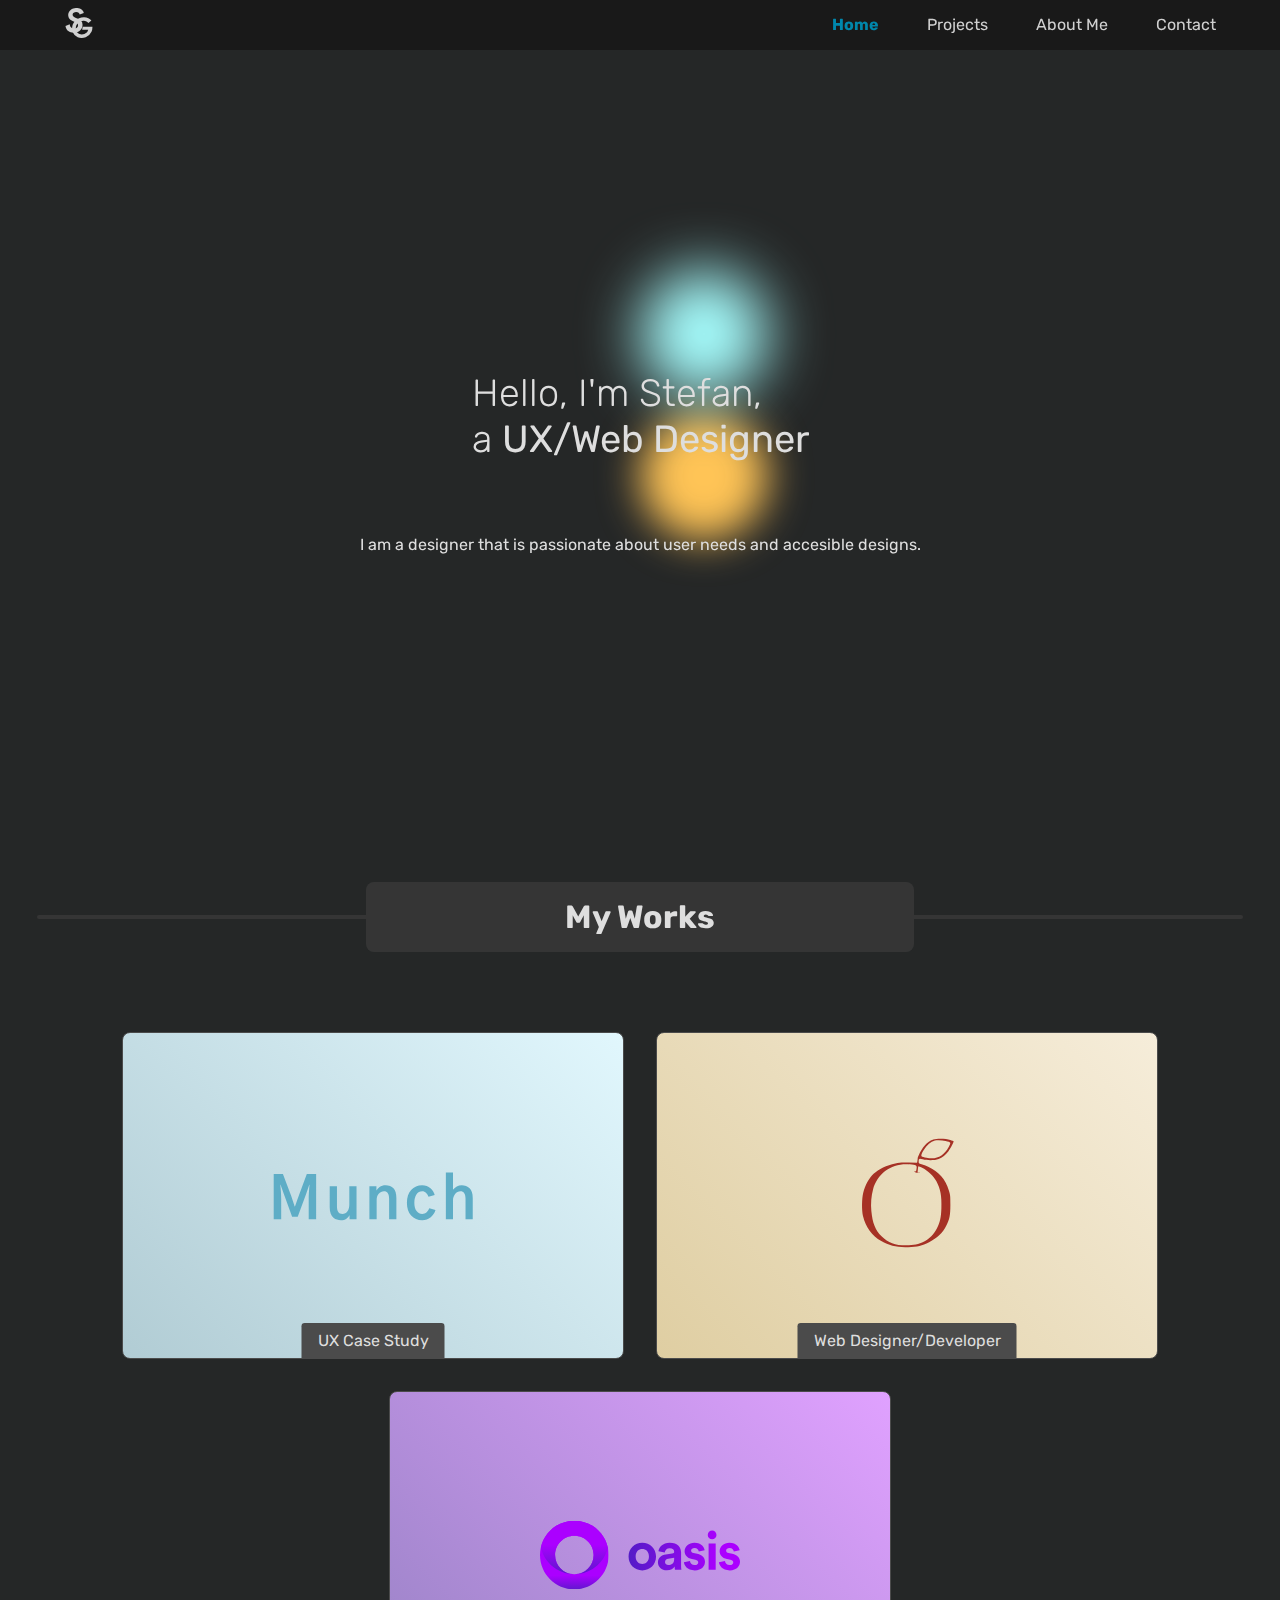
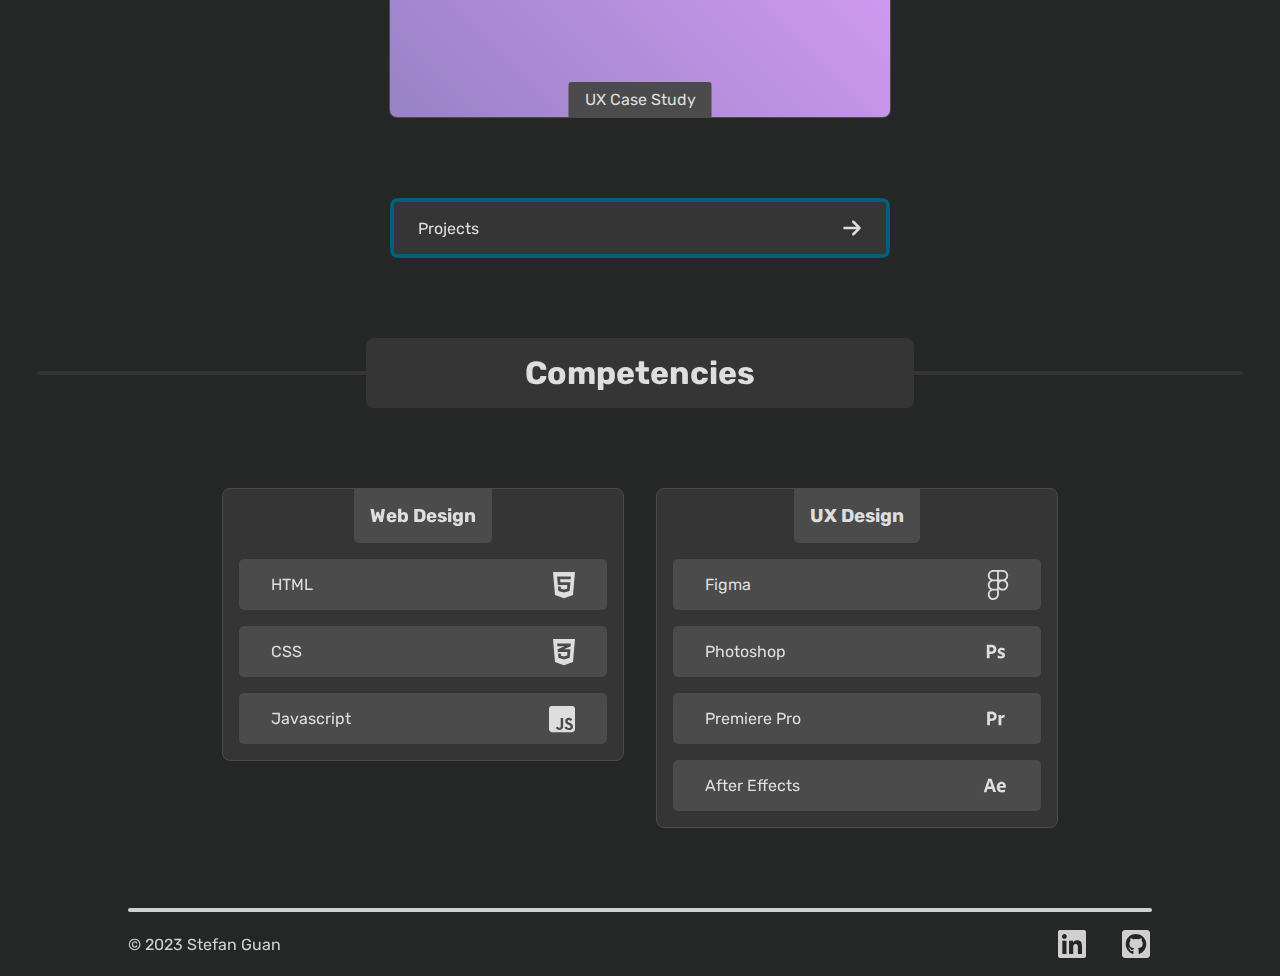
==== index.html @ bdd842c2 "Added oasis slide deck [WIP]" ====
<!DOCTYPE html>
<html lang="en">
  <head>
    <meta charset="UTF-8" />
    <meta http-equiv="X-UA-Compatible" content="IE=edge" />
    <meta name="viewport" content="width=device-width, initial-scale=1.0" />
    <meta name="theme-color" content="rgb(22,22,23)" />
    <meta
      name="description"
      content="Hello world! I am Stefan, a UX/Web designer."
    />
    <title>Stefan Guan's Portfolio</title>
    <link rel="stylesheet" href="src/stylesheets/style.css" />
    <link rel="stylesheet" href="src/stylesheets/index.css" />
    <link rel="preconnect" href="https://fonts.googleapis.com" />
    <link rel="preconnect" href="https://fonts.gstatic.com" crossorigin />
    <link
      href="https://fonts.googleapis.com/css2?family=Rubik"
      rel="stylesheet"
    />
    <link rel="icon" href="src/SG.ico" />
    <script defer src="/src/scripts/scripts.js"></script>
    <script defer src="/src/scripts/index.js"></script>
  </head>

  <body>
    <div class="bg-deco1"></div>
    <div class="bg-deco2"></div>
    <div class="container">
      <!-- Navbar -->
      <nav class="navbar">
        <div class="nav-bg" data-active="false"></div>
        <div class="navbar-inner">
          <!-- Icon -->
          <div class="main-icon">
            <svg
              xmlns="http://www.w3.org/2000/svg"
              width="124"
              height="124"
              viewBox="0 0 124 124"
              style="height: 30px; width: 30px"
            >
              <defs>
                <style>
                  .cls-1 {
                    fill-rule: evenodd;
                  }
                </style>
              </defs>
              <path
                id="G"
                class="cls-1"
                d="M75.11,90.193h25.1a35.947,35.947,0,0,1-3.08,7.016,20.237,20.237,0,0,1-4.563,5.419q-7.417,6.5-19.051,6.5a27.241,27.241,0,0,1-9.754-1.711,23.288,23.288,0,0,1-7.871-4.906A22.088,22.088,0,0,1,50.64,94.7a27.454,27.454,0,0,1-1.882-10.438,31.2,31.2,0,0,1,2.567-12.834,30.534,30.534,0,0,1,6.9-9.868,30.206,30.206,0,0,1,10.21-6.331A34.973,34.973,0,0,1,80.928,53,26.739,26.739,0,0,1,93.02,55.57a21.236,21.236,0,0,1,7.986,6.56l12.206-10.381a33.3,33.3,0,0,0-12.548-9.754A42.483,42.483,0,0,0,82.639,38.4,51.671,51.671,0,0,0,62.39,42.223a49.238,49.238,0,0,0-15.572,10.21A45.488,45.488,0,0,0,33.243,84.945a41.137,41.137,0,0,0,2.909,15.686A35.66,35.66,0,0,0,56.686,120.88a43.422,43.422,0,0,0,16.028,2.852,47.971,47.971,0,0,0,16.941-2.966,41.849,41.849,0,0,0,23.957-22.245A42.206,42.206,0,0,0,117.433,80.5V77.074H77.392Z"
              />
              <path
                id="S"
                class="cls-1"
                d="M54.375,99.848a36.242,36.242,0,0,0,11.841-6.776A30.344,30.344,0,0,0,73.883,82.8a30.927,30.927,0,0,0,2.738-13.074q0-10.54-5.818-16.838A40.05,40.05,0,0,0,55.128,42.9l-5.75-2.053Q42.4,38.247,39.043,35.3a9.489,9.489,0,0,1-3.354-7.461,8.873,8.873,0,0,1,1.232-4.654,10.691,10.691,0,0,1,3.285-3.422,16.752,16.752,0,0,1,4.654-2.122,19.143,19.143,0,0,1,5.339-.753q6.706,0,10.2,3.012a13.311,13.311,0,0,1,4.449,7.392l16.975-6.434a26.562,26.562,0,0,0-2.6-6.913A24.8,24.8,0,0,0,73.814,7.17a28.086,28.086,0,0,0-8.83-5.2A35.907,35.907,0,0,0,52.116-.086,42.05,42.05,0,0,0,38.358,2.1a35.94,35.94,0,0,0-11.02,5.955,27.491,27.491,0,0,0-7.324,9.035,24.938,24.938,0,0,0-2.67,11.431,25.828,25.828,0,0,0,1.643,9.514,24.941,24.941,0,0,0,4.381,7.324,27.9,27.9,0,0,0,6.366,5.407,43.449,43.449,0,0,0,7.6,3.765l4.791,1.916q8.759,3.423,12.321,6.845A11.306,11.306,0,0,1,58,71.784,11.051,11.051,0,0,1,53.075,81.3a20.31,20.31,0,0,1-12.047,3.491,17.181,17.181,0,0,1-7.05-1.369,16.1,16.1,0,0,1-5.271-3.7,16.826,16.826,0,0,1-3.422-5.476A23.4,23.4,0,0,1,23.779,67.4L6.12,74.522a34.866,34.866,0,0,0,4.107,12.184A30.458,30.458,0,0,0,17.619,95.4a30.008,30.008,0,0,0,9.857,5.2,38.781,38.781,0,0,0,11.636,1.712A45.205,45.205,0,0,0,54.375,99.848Z"
              />
            </svg>
          </div>
          <!-- Hamburger icon -->
          <button class="hamburger-icon" id="hamburger">
            <svg
              xmlns="http://www.w3.org/2000/svg"
              viewBox="0 0 448 512"
              class="hamburger"
              style="height: 16px; width: 16px"
            >
              <path
                d="M0 96C0 78.33 14.33 64 32 64H416C433.7 64 448 78.33 448 96C448 113.7 433.7 128 416 128H32C14.33 128 0 113.7 0 96zM0 256C0 238.3 14.33 224 32 224H416C433.7 224 448 238.3 448 256C448 273.7 433.7 288 416 288H32C14.33 288 0 273.7 0 256zM416 448H32C14.33 448 0 433.7 0 416C0 398.3 14.33 384 32 384H416C433.7 384 448 398.3 448 416C448 433.7 433.7 448 416 448z"
              />
            </svg>
          </button>
          <aside class="desktop-nav">
            <ul class="nav-list">
              <li><a aria-current="page" href="#" class="navlinks">Home</a></li>
              <li><a href="projects.html" class="navlinks">Projects</a></li>
              <li><a href="aboutme.html" class="navlinks">About Me</a></li>
              <li><a href="contact.html" class="navlinks">Contact</a></li>
              <!-- To be implemented -->
              <!-- <li>
                <button class="toggle-dark" data-dark="false">
                  <svg
                    xmlns="http://www.w3.org/2000/svg"
                    viewBox="0 0 512 512"
                    class="dark-icon"
                    style="height: 20px; width: 20px"
                  >
                    <path
                      id="dark-mode-icon"
                      d="M32 256c0-123.8 100.3-224 223.8-224c11.36 0 29.7 1.668 40.9 3.746c9.616 1.777 11.75 14.63 3.279 19.44C245 86.5 211.2 144.6 211.2 207.8c0 109.7 99.71 193 208.3 172.3c9.561-1.805 16.28 9.324 10.11 16.95C387.9 448.6 324.8 480 255.8 480C132.1 480 32 379.6 32 256z"
                    />
                  </svg>
                </button>
              </li> -->
            </ul>
          </aside>
        </div>
        <aside class="nav-items" data-active="false">
          <ul class="nav-list">
            <li><a aria-current="page" href="#" class="navlinks">Home</a></li>
            <li><a href="projects.html" class="navlinks">Projects</a></li>
            <li><a href="aboutme.html" class="navlinks">About Me</a></li>
            <li><a href="contact.html" class="navlinks">Contact</a></li>
            <!-- To be implemented -->
            <!-- <li>
              <button class="toggle-dark">
                <svg
                  xmlns="http://www.w3.org/2000/svg"
                  viewBox="0 0 512 512"
                  class="dark-icon"
                  style="height: 32px; width: 32px"
                >
                  <path
                    d="M32 256c0-123.8 100.3-224 223.8-224c11.36 0 29.7 1.668 40.9 3.746c9.616 1.777 11.75 14.63 3.279 19.44C245 86.5 211.2 144.6 211.2 207.8c0 109.7 99.71 193 208.3 172.3c9.561-1.805 16.28 9.324 10.11 16.95C387.9 448.6 324.8 480 255.8 480C132.1 480 32 379.6 32 256z"
                  />
                </svg>
              </button>
            </li> -->
          </ul>
        </aside>
      </nav>
      <div class="nav-close" data-active="false"></div>
      <!-- End of navbar -->
      <!-- Main content -->
      <div class="content-container">
        <section class="hero">
          <h1 class="splash" data-loaded="false">
            Hello, I'm Stefan, <br />a
            <strong>UX/Web Designer</strong>
          </h1>
          <p>
            I am a designer that is passionate about user needs and accesible
            designs.
          </p>
        </section>
        <!-- My Works -->
        <div class="content-title">
          <h2>My Works</h2>
        </div>
        <section class="works">
          <a
            class="work-1 card"
            id="work-1"
            href="/munch.html"
            aria-label="Munch UX project button"
          >
            <svg
              width="181"
              height="44"
              viewBox="0 0 181 44"
              fill="none"
              xmlns="http://www.w3.org/2000/svg"
              style="max-width: 250px"
            >
              <path
                d="M0.635994 43V2.05957H8.969L16.1633 21.1064C16.6809 22.5212 17.3365 24.4535 18.1301 26.9033C18.9238 29.3187 19.4413 30.8887 19.6829 31.6133H19.8899C21.6152 26.61 22.8401 23.1077 23.5647 21.1064L30.6038 2.05957H39.0403V43H32.3118V24.4189C32.3118 21.3135 32.5533 17.1038 33.0364 11.79H32.8294L29.8792 20.4854L22.3743 40.6709H17.302L9.90064 20.4854L6.84693 11.7383H6.58814C7.14023 16.707 7.41627 20.9339 7.41627 24.4189V43H0.635994ZM51.309 32.1826V13.1357H57.8822V31.3545C57.8822 36.0127 59.5212 38.3418 62.7992 38.3418C64.766 38.3418 66.3015 37.5137 67.4056 35.8574C68.5098 34.1667 69.0619 32.1654 69.0619 29.8535V13.1357H75.5834V43H69.2689V39.5322H69.2172C68.7341 40.6019 67.8025 41.6025 66.4222 42.5342C65.0765 43.4658 63.3858 43.9316 61.35 43.9316C60.1423 43.9316 58.9864 43.7419 57.8822 43.3623C56.8125 43.0173 55.7601 42.4479 54.725 41.6543C53.6898 40.8262 52.8617 39.6012 52.2406 37.9795C51.6195 36.3577 51.309 34.4255 51.309 32.1826ZM87.231 43V13.1357H93.5972V16.9141H93.6489C94.1665 15.8099 95.1154 14.7575 96.4956 13.7568C97.9103 12.7217 99.7218 12.2041 101.93 12.2041C104.898 12.2041 107.261 13.1185 109.021 14.9473C110.781 16.776 111.661 19.7262 111.661 23.7979V43H105.087V24.6777C105.087 20.0885 103.535 17.7939 100.429 17.7939C98.5314 17.7939 96.9442 18.5531 95.6675 20.0713C94.4253 21.5895 93.8042 23.4701 93.8042 25.7129V43H87.231ZM121.186 28.0938C121.186 23.2975 122.463 19.4502 125.016 16.5518C127.604 13.6533 130.934 12.2041 135.005 12.2041C137.973 12.2041 140.475 13.1012 142.51 14.8955C144.546 16.6898 145.823 18.7428 146.34 21.0547L140.751 22.6074C140.337 21.2962 139.629 20.1748 138.629 19.2432C137.628 18.277 136.437 17.7939 135.057 17.7939C132.814 17.7939 131.055 18.7773 129.778 20.7441C128.536 22.7109 127.915 25.1608 127.915 28.0938C127.915 31.3372 128.588 33.8561 129.933 35.6504C131.279 37.4447 132.987 38.3418 135.057 38.3418C136.575 38.3418 137.904 37.8242 139.043 36.7891C140.216 35.7194 141.027 34.5117 141.475 33.166L147.065 34.7705C146.409 37.1859 144.977 39.3252 142.769 41.1885C140.561 43.0173 137.973 43.9316 135.005 43.9316C130.934 43.9316 127.604 42.4997 125.016 39.6357C122.463 36.7373 121.186 32.89 121.186 28.0938ZM156.435 43V0.713867H162.905V16.1895H163.06C163.854 15.0508 164.941 14.1019 166.321 13.3428C167.736 12.5837 169.219 12.2041 170.772 12.2041C173.636 12.2041 176.017 13.1357 177.915 14.999C179.813 16.8278 180.761 19.7607 180.761 23.7979V43H174.24V24.626C174.24 20.0713 172.687 17.7939 169.582 17.7939C167.684 17.7939 166.097 18.6048 164.82 20.2266C163.543 21.8483 162.905 23.7461 162.905 25.9199V43H156.435Z"
                fill="#5EADC6"
              />
            </svg>

            <p>UX Case Study</p>
          </a>
          <a
            class="work-2 card"
            id="work-2"
            href="/yopo.html"
            aria-label="Yopo sweet mandarin project button"
          >
            <svg
              version="1.0"
              xmlns="http://www.w3.org/2000/svg"
              width="256.000000pt"
              height="256.000000pt"
              viewBox="0 0 256.000000 256.000000"
              preserveAspectRatio="xMidYMid meet"
              style="max-width: 150px"
            >
              <g
                transform="translate(0.000000,256.000000) scale(0.100000,-0.100000)"
                fill="#000000"
                stroke="none"
              >
                <path
                  fill="#A63125"
                  d="M1798 2391 c-70 -23 -121 -60 -181 -130 -53 -61 -127 -204 -127 -243
                      0 -14 -3 -39 -6 -55 l-6 -30 -166 5 c-140 3 -182 1 -262 -16 -170 -35 -328
                      -111 -428 -206 -90 -84 -167 -226 -204 -374 -29 -114 -31 -350 -5 -456 57
                      -227 174 -388 360 -494 162 -93 312 -127 531 -119 184 6 270 26 411 97 163 82
                      267 182 340 328 65 131 79 202 79 412 0 173 -2 191 -28 275 -68 224 -199 373
                      -410 470 -39 18 -97 40 -128 49 -57 16 -58 17 -58 54 0 61 7 65 81 45 94 -25
                      237 -23 311 6 75 29 140 81 194 153 48 66 110 185 101 194 -3 4 -32 15 -64 26
                      -85 30 -259 34 -335 9z m241 -27 c110 -24 111 -27 65 -113 -101 -188 -245
                      -258 -441 -216 -44 10 -86 21 -93 25 -19 12 -3 62 40 127 65 99 135 158 220
                      184 42 13 138 10 209 -7z m-606 -474 c40 -12 45 -28 31 -100 -6 -26 -11 -31
                      -28 -26 -20 5 -20 5 -2 -9 23 -17 79 -29 98 -22 7 3 0 6 -16 6 l-29 1 7 62 c3
                      34 8 63 10 65 2 3 39 -13 83 -34 98 -48 223 -167 272 -261 81 -156 106 -289
                      98 -526 -6 -190 -26 -280 -89 -406 -55 -108 -153 -210 -250 -258 -111 -55
                      -204 -74 -353 -74 -222 0 -354 49 -486 181 -124 124 -178 258 -201 498 -14
                      143 -1 300 33 423 87 316 359 511 689 495 52 -3 112 -10 133 -15z"
                />
              </g>
            </svg>
            <p>Web Designer/Developer</p>
          </a>
          <a
            class="work-3 card"
            id="work-3"
            href="src/assets/Oasis-slide-deck.pdf"
            aria-label="Oasis, a Google UX responsive web design case study"
          >
            <!-- <svg
              width="134"
              height="62"
              viewBox="0 0 134 62"
              fill="none"
              xmlns="http://www.w3.org/2000/svg"
              style="max-width: 250px"
            >
              <path
                d="M29.523 32.415C28.743 32.415 26.052 32.493 24.219 30.075C24.219 30.075 21.645 26.604 14.781 17.439C23.205 6.636 25.662 6.129 28.392 6.129V5.544H16.575V6.129C22.971 6.246 17.355 12.72 16.224 14.007L11.076 20.247C11.076 20.247 12.987 22.743 15.21 25.941C19.344 31.83 20.241 33 24.375 33H29.523V32.415ZM1.482 5.544V6.129C3.159 6.129 4.095 6.987 4.095 9.405V28.554C4.095 31.206 3.12 32.415 1.482 32.415V33H11.7V32.415C10.023 32.415 8.931 31.206 8.931 28.554V9.405C8.931 6.558 10.413 6.129 12.129 6.129V5.544H1.482ZM75.0113 24.693C73.7633 32.493 65.1443 32.415 63.4283 32.415H61.8293V19.428H63.7793C64.2863 19.428 69.3563 19.428 69.6683 23.445H70.2533V14.865H69.6683C69.3563 18.843 64.3253 18.843 63.7793 18.843H61.8293V6.129H63.5843C65.1833 6.129 73.8413 6.168 74.5043 12.759H75.0893V5.544H54.8093V6.129C56.5253 6.129 56.9933 7.884 56.9933 10.302V28.047C56.9933 30.699 56.4473 32.415 54.8093 32.415V33H75.5963V24.693H75.0113ZM121.532 5.544V6.129C126.758 6.09 126.758 13.539 126.758 15.333V26.097L110.456 5.544H102.071V6.129C103.085 6.207 104.216 5.856 106.712 8.976L108.272 10.965V23.133C108.272 24.888 108.272 32.415 102.539 32.415V33H114.083V32.415C108.818 32.415 108.857 24.888 108.857 23.133V11.589L125.666 33H127.343V15.333C127.343 13.539 127.226 6.09 132.998 6.129V5.544H121.532Z"
                fill="gold"
              />
              <path
                d="M10.1252 52.688C9.91719 55.12 7.96519 55.936 6.66919 55.936C5.05319 55.936 3.16519 55.28 3.16519 50.368C3.16519 45.536 5.00519 44.8 6.66919 44.8C7.96519 44.8 9.67719 45.408 10.1252 48.048H10.3332L10.5252 45.568C9.51719 44.752 8.31719 44.592 6.66919 44.592C3.35719 44.592 1.11719 46.768 1.11719 50.368C1.11719 53.936 3.35719 56.144 6.66919 56.144C8.38119 56.144 9.34119 55.936 10.5252 55.152L10.3332 52.688H10.1252ZM20.8916 50.448C20.8916 54.848 19.4356 55.936 17.5476 55.936C15.6436 55.936 14.1876 54.848 14.1876 50.448C14.1876 46.064 15.6436 44.8 17.5476 44.8C19.4356 44.8 20.8916 46.064 20.8916 50.448ZM22.7476 50.448C22.7476 47.28 21.0676 44.592 17.5476 44.592C14.0276 44.592 12.3476 47.28 12.3476 50.448C12.3476 53.632 14.0276 56.144 17.5476 56.144C21.0676 56.144 22.7476 53.632 22.7476 50.448ZM31.9201 44.736V44.928C34.0321 44.928 34.0161 47.232 34.0161 48.72V53.664L27.1041 44.736H24.1441V44.928C24.5601 44.96 25.0241 44.864 26.0481 46.144L26.7041 46.992V52C26.7041 53.44 26.7041 55.792 24.3841 55.792V56H29.0081V55.792C26.9121 55.792 26.9121 53.408 26.9121 52V47.232L33.7121 56H34.2241V48.72C34.2241 47.232 34.1761 44.928 36.4961 44.928V44.736H31.9201ZM45.0343 54.832C45.8663 53.52 45.5143 51.744 43.3703 50.336L40.7303 48.592C38.3143 47.024 39.6263 44.8 41.3543 44.8C44.0263 44.8 44.6503 46.464 44.7943 48.032H45.0183V45.344C45.0183 45.344 43.6743 44.592 41.3543 44.592C39.1303 44.592 38.3463 45.84 38.3463 45.84C37.1143 47.728 38.5703 49.184 40.0903 50.192L42.7463 51.904C44.6183 53.232 44.2983 55.936 41.8663 55.936C39.1463 55.936 38.4263 54.128 38.2503 52.176H38.0583V55.248C38.0583 55.248 39.2583 56.144 41.8663 56.144C44.3463 56.144 45.0343 54.832 45.0343 54.832ZM47.1856 44.736V47.552H47.3936C47.4576 44.976 49.8416 44.944 50.3376 44.944H51.2816V54.448C51.2816 55.504 50.8016 55.792 50.1296 55.792V56H54.0336V55.792C53.3616 55.792 52.8656 55.504 52.8656 54.448V44.944H53.8096C54.0336 44.944 56.7056 44.976 56.7696 47.552H56.9776V44.736H47.1856ZM64.5031 47.792C64.5031 50.64 63.1271 50.624 61.3191 50.624H60.8231V44.944H61.3191C63.0311 44.944 64.5031 44.88 64.5031 47.792ZM67.9911 55.792C67.5751 55.76 66.5671 55.6 66.2791 54.384C65.4471 50.88 64.3431 50.768 63.2871 50.72C65.0151 50.608 66.2631 49.968 66.2631 47.792C66.2631 45.12 64.5031 44.736 61.3191 44.736H58.2631V44.944C58.9671 44.944 59.2551 45.168 59.2551 46.16V54.128C59.2551 55.472 58.9511 55.792 58.2631 55.792V56H61.8471V55.792C61.1751 55.792 60.8231 55.44 60.8231 54.336V50.832H61.5751C61.9911 50.832 63.6071 50.832 64.0551 52.512C64.9671 55.984 64.7271 56 66.7751 56H67.9911V55.792ZM73.4311 56.144C75.3991 56.144 77.3191 55.088 77.3191 52.224V47.872C77.3191 46.368 77.2711 44.944 79.3671 44.944V44.736H75.2071V44.944C77.0791 44.944 77.1111 46.368 77.1111 47.872V52.224C77.1111 54.288 75.8471 55.424 74.2151 55.424C72.4871 55.424 71.3031 54.288 71.3031 52.304V46.352C71.3031 45.088 71.8791 44.944 72.5671 44.944V44.736H68.5831V44.944C69.2871 44.944 69.7191 45.248 69.7191 46.336V52.16C69.7191 54.768 71.3511 56.144 73.4311 56.144ZM89.8602 52.688C89.6522 55.12 87.7002 55.936 86.4042 55.936C84.7882 55.936 82.9002 55.28 82.9002 50.368C82.9002 45.536 84.7402 44.8 86.4042 44.8C87.7002 44.8 89.4122 45.408 89.8602 48.048H90.0682L90.2602 45.568C89.2522 44.752 88.0522 44.592 86.4042 44.592C83.0922 44.592 80.8522 46.768 80.8522 50.368C80.8522 53.936 83.0922 56.144 86.4042 56.144C88.1162 56.144 89.0762 55.936 90.2602 55.152L90.0682 52.688H89.8602ZM91.7306 44.736V47.552H91.9386C92.0026 44.976 94.3866 44.944 94.8826 44.944H95.8266V54.448C95.8266 55.504 95.3466 55.792 94.6746 55.792V56H98.5786V55.792C97.9066 55.792 97.4106 55.504 97.4106 54.448V44.944H98.3546C98.5786 44.944 101.251 44.976 101.315 47.552H101.523V44.736H91.7306ZM103.176 44.736V44.944C103.88 44.944 104.296 45.216 104.296 46.208V54.288C104.296 55.376 103.864 55.792 103.176 55.792V56H107.064V55.792C106.392 55.792 105.944 55.376 105.944 54.288V46.208C105.944 45.216 106.376 44.944 107.064 44.944V44.736H103.176ZM117.524 50.448C117.524 54.848 116.068 55.936 114.18 55.936C112.276 55.936 110.82 54.848 110.82 50.448C110.82 46.064 112.276 44.8 114.18 44.8C116.068 44.8 117.524 46.064 117.524 50.448ZM119.38 50.448C119.38 47.28 117.7 44.592 114.18 44.592C110.66 44.592 108.98 47.28 108.98 50.448C108.98 53.632 110.66 56.144 114.18 56.144C117.7 56.144 119.38 53.632 119.38 50.448ZM128.553 44.736V44.928C130.665 44.928 130.649 47.232 130.649 48.72V53.664L123.737 44.736H120.777V44.928C121.193 44.96 121.657 44.864 122.681 46.144L123.337 46.992V52C123.337 53.44 123.337 55.792 121.017 55.792V56H125.641V55.792C123.545 55.792 123.545 53.408 123.545 52V47.232L130.345 56H130.857V48.72C130.857 47.232 130.809 44.928 133.129 44.928V44.736H128.553Z"
                fill="gold"
              />
            </svg> -->
            <img
              src="/src/assets/img/index/oasisBigLogo.svg"
              alt="Oasis logo"
              style="max-width: 250px"
            />

            <p>UX Case Study</p>
          </a>
        </section>
        <div class="action-btn-container" style="margin-bottom: 5rem">
          <button
            class="action-btn"
            onclick="window.location.href='/projects.html'"
          >
            Projects
            <svg
              xmlns="http://www.w3.org/2000/svg"
              viewBox="0 0 448 512"
              style="height: 20px; width: 20px"
            >
              <path
                d="M438.6 278.6c12.5-12.5 12.5-32.8 0-45.3l-160-160c-12.5-12.5-32.8-12.5-45.3 0s-12.5 32.8 0 45.3L338.8 224 32 224c-17.7 0-32 14.3-32 32s14.3 32 32 32l306.7 0L233.4 393.4c-12.5 12.5-12.5 32.8 0 45.3s32.8 12.5 45.3 0l160-160z"
              />
            </svg>
          </button>
        </div>
        <!-- Competencies -->
        <div class="content-title">
          <h2>Competencies</h2>
        </div>
        <section class="competencies">
          <div class="comp-card">
            <h3>Web Design</h3>
            <div class="comp-card-inner">
              <div class="comp-inner">
                <p>HTML</p>
                <img src="/src/assets/img/index/html5.svg" alt="HTML5 icon" />
              </div>
              <div class="comp-inner">
                <p>CSS</p>
                <img src="/src/assets/img/index/css3.svg" alt="CSS icon" />
              </div>
              <div class="comp-inner">
                <p>Javascript</p>
                <img src="/src/assets/img/index/js.svg" alt="Javascript icon" />
              </div>
            </div>
          </div>
          <div class="comp-card">
            <h3>UX Design</h3>
            <div class="comp-card-inner">
              <div class="comp-inner">
                <p>Figma</p>
                <img src="/src/assets/img/index/figma.svg" alt="Figma icon" />
              </div>
              <div class="comp-inner">
                <p>Photoshop</p>
                <img
                  src="/src/assets/img/index/photoshop.svg"
                  alt="photoshop icon"
                />
              </div>
              <div class="comp-inner">
                <p>Premiere Pro</p>
                <img
                  src="/src/assets/img/index/premiere-pro.svg"
                  alt="Premiere Pro icon"
                />
              </div>
              <div class="comp-inner">
                <p>After Effects</p>
                <img
                  src="/src/assets/img/index/after-effects.svg"
                  alt="After Effects icon"
                />
              </div>
            </div>
          </div>
          <!-- <button class="show-all" id="comp-show-all-btn">Show All</button> -->
        </section>
      </div>
      <!-- End of main content -->
      <!-- Footer -->
      <footer class="footer-container" data-icon="none">
        <div class="footer-info">© 2023 Stefan Guan</div>
        <div class="link-container">
          <a
            href="https://www.linkedin.com/in/stefan-guan-a72224228/"
            class="linkedin-btn"
            aria-label="Linkedin footer button"
          >
            <svg
              xmlns="http://www.w3.org/2000/svg"
              viewBox="0 0 448 512"
              style="height: 32px; width: 32px"
            >
              <path
                d="M416 32H31.9C14.3 32 0 46.5 0 64.3v383.4C0 465.5 14.3 480 31.9 480H416c17.6 0 32-14.5 32-32.3V64.3c0-17.8-14.4-32.3-32-32.3zM135.4 416H69V202.2h66.5V416zm-33.2-243c-21.3 0-38.5-17.3-38.5-38.5S80.9 96 102.2 96c21.2 0 38.5 17.3 38.5 38.5 0 21.3-17.2 38.5-38.5 38.5zm282.1 243h-66.4V312c0-24.8-.5-56.7-34.5-56.7-34.6 0-39.9 27-39.9 54.9V416h-66.4V202.2h63.7v29.2h.9c8.9-16.8 30.6-34.5 62.9-34.5 67.2 0 79.7 44.3 79.7 101.9V416z"
              />
            </svg>
          </a>
          <a
            href="https://github.com/Stefanguan2k"
            class="github-btn"
            aria-label="Github footer button"
          >
            <svg
              xmlns="http://www.w3.org/2000/svg"
              viewBox="0 0 448 512"
              style="height: 32px; width: 32px"
            >
              <path
                d="M400 32H48C21.5 32 0 53.5 0 80v352c0 26.5 21.5 48 48 48h352c26.5 0 48-21.5 48-48V80c0-26.5-21.5-48-48-48zM277.3 415.7c-8.4 1.5-11.5-3.7-11.5-8 0-5.4.2-33 .2-55.3 0-15.6-5.2-25.5-11.3-30.7 37-4.1 76-9.2 76-73.1 0-18.2-6.5-27.3-17.1-39 1.7-4.3 7.4-22-1.7-45-13.9-4.3-45.7 17.9-45.7 17.9-13.2-3.7-27.5-5.6-41.6-5.6-14.1 0-28.4 1.9-41.6 5.6 0 0-31.8-22.2-45.7-17.9-9.1 22.9-3.5 40.6-1.7 45-10.6 11.7-15.6 20.8-15.6 39 0 63.6 37.3 69 74.3 73.1-4.8 4.3-9.1 11.7-10.6 22.3-9.5 4.3-33.8 11.7-48.3-13.9-9.1-15.8-25.5-17.1-25.5-17.1-16.2-.2-1.1 10.2-1.1 10.2 10.8 5 18.4 24.2 18.4 24.2 9.7 29.7 56.1 19.7 56.1 19.7 0 13.9.2 36.5.2 40.6 0 4.3-3 9.5-11.5 8-66-22.1-112.2-84.9-112.2-158.3 0-91.8 70.2-161.5 162-161.5S388 165.6 388 257.4c.1 73.4-44.7 136.3-110.7 158.3zm-98.1-61.1c-1.9.4-3.7-.4-3.9-1.7-.2-1.5 1.1-2.8 3-3.2 1.9-.2 3.7.6 3.9 1.9.3 1.3-1 2.6-3 3zm-9.5-.9c0 1.3-1.5 2.4-3.5 2.4-2.2.2-3.7-.9-3.7-2.4 0-1.3 1.5-2.4 3.5-2.4 1.9-.2 3.7.9 3.7 2.4zm-13.7-1.1c-.4 1.3-2.4 1.9-4.1 1.3-1.9-.4-3.2-1.9-2.8-3.2.4-1.3 2.4-1.9 4.1-1.5 2 .6 3.3 2.1 2.8 3.4zm-12.3-5.4c-.9 1.1-2.8.9-4.3-.6-1.5-1.3-1.9-3.2-.9-4.1.9-1.1 2.8-.9 4.3.6 1.3 1.3 1.8 3.3.9 4.1zm-9.1-9.1c-.9.6-2.6 0-3.7-1.5s-1.1-3.2 0-3.9c1.1-.9 2.8-.2 3.7 1.3 1.1 1.5 1.1 3.3 0 4.1zm-6.5-9.7c-.9.9-2.4.4-3.5-.6-1.1-1.3-1.3-2.8-.4-3.5.9-.9 2.4-.4 3.5.6 1.1 1.3 1.3 2.8.4 3.5zm-6.7-7.4c-.4.9-1.7 1.1-2.8.4-1.3-.6-1.9-1.7-1.5-2.6.4-.6 1.5-.9 2.8-.4 1.3.7 1.9 1.8 1.5 2.6z"
              />
            </svg>
          </a>
        </div>
      </footer>
      <!-- End of footer -->
    </div>
  </body>
</html>
---- src/stylesheets/style.css ----
:root {
  font-family: 'Rubik', -apple-system, BlinkMacSystemFont, Roboto, sans-serif;
  /* Variables */

  /* Backgrounds */
  --bg-clr: white;
  --bg-clr-dark: #252727;
  --backdrop-blur: 20px;
  --alt-section-clr: #2f3131;
  /* Navigation */
  --nav-clr: rgba(22, 22, 23, 0.8);
  --nav-elem-clr: #d0d0d0;
  --nav-height: 50px;
  --nav-bg-height: 350px;
  /* Original height with dark mode icon = 440px */
  /* Etc */
  --text-clr: #dedede;
  --shadow-clr: rgba(0, 0, 0, 0.3);
  --content-title-bg: rgba(58, 58, 58, 0.8);
  --card-bg: rgb(61, 61, 61);
  --card-border-clr: rgb(75, 75, 75);
  --max-container-width: 1280px;
  --btn-hover-clr: rgb(75, 75, 75);
  --primary-btn: rgb(0, 95, 122);
}

html {
  scroll-behavior: smooth;
  color: rgb(50, 50, 50);
}

body {
  padding: 0;
  margin: 0;
  background: var(--bg-clr-dark);
  color: var(--text-clr);
}

button {
  font-family: 'Rubik', sans-serif;
  font-size: 16px;
  background: transparent;
}

/* Scrollbar */
::-webkit-scrollbar {
  width: 10px;
}

::-webkit-scrollbar-track {
  background-color: var(--nav-clr);
}

::-webkit-scrollbar-thumb {
  background: rgb(107, 107, 107);
}

::-webkit-scrollbar {
  width: 10px;
}

.bg-deco1,
.bg-deco2 {
  position: fixed;
  border-radius: 600px;
}

.disable-anim {
  transition: none !important;
  -webkit-transition: none !important;
  -moz-transition: none !important;
}

/* Navbar */

.navbar {
  position: fixed;
  display: grid;
  width: 100%;
  top: 0;
  z-index: 9999;
  height: var(--nav-height);
}

.nav-bg {
  position: absolute;
  background: var(--nav-clr);
  height: calc(var(--nav-bg-height) + var(--nav-height));
  /* Original value with dark mode icon */
  /* height: calc(440px + var(--nav-height)); */
  width: 100%;
  backdrop-filter: blur(var(--backdrop-blur));
  -webkit-backdrop-filter: blur(var(--backdrop-blur));
  transform: translateY(calc(-1 * (var(--nav-bg-height))));
  transition: cubic-bezier(1, 0, 0, 1) 0.75s;
  -webkit-transition: cubic-bezier(1, 0, 0, 1) 0.75s;
  -moz-transition: cubic-bezier(1, 0, 0, 1) 0.75s;
}

.nav-bg[data-active='true'] {
  transform: translateY(0);
  border-radius: 0 0 0.5rem 0.5rem;
}

.navbar-inner {
  display: flex;
  justify-content: space-between;
  align-items: center;
  width: 90%;
  max-width: 1280px;
  margin: auto;
  height: var(--nav-height);
  z-index: 9999;
}

.nav-close {
  position: fixed;
  width: 100%;
  height: 100%;
  z-index: 8000;
  background: transparent;
  display: none;
}

.nav-close[data-active='true'] {
  display: block;
}

.main-icon,
.hamburger-icon {
  cursor: pointer;
  fill: var(--nav-elem-clr);
}
.hamburger-icon {
  border: none;
}

.nav-items {
  display: flex;
  flex-direction: column;
  justify-items: center;
  align-items: center;
  width: 100%;
  list-style-type: none;
  z-index: 9999;
  transform: translateY(-30rem);
  transition: transform cubic-bezier(1, 0, 0, 1) 0.75s,
    opacity cubic-bezier(1, 0, 0, 1) 0.55s;
  -webkit-transition: transform cubic-bezier(1, 0, 0, 1) 0.75s,
    opacity cubic-bezier(1, 0, 0, 1) 0.55s;
  -moz-transition: transform cubic-bezier(1, 0, 0, 1) 0.75s,
    opacity cubic-bezier(1, 0, 0, 1) 0.55s;
  opacity: 0;
}

.nav-items[data-active='true'] {
  transform: translateY(0px);
  opacity: 1;
}

.toggle-dark {
  border: none;
  padding: 2rem 0;
  margin: 0;
  height: 32px;
  width: 32px;
}

.nav-list {
  list-style-type: none;
  text-align: center;
  justify-content: center;
  padding: 0;
  margin: 0;
  line-height: 5rem;
  width: 100%;
}

.nav-list > li {
  display: flex;
  flex-direction: column;
  align-items: center;
}

.nav-list > li::after {
  content: '';
  background-color: rgb(96, 96, 96);
  width: 70%;
  height: 1px;
  display: block;
  margin: auto;
  border-radius: 2rem;
}

.nav-list > li:last-child::after {
  display: none;
}

.navlinks {
  text-decoration: none;
  color: var(--nav-elem-clr);
  user-select: none;
  -webkit-user-select: none;
  -moz-user-select: none;
}

.navlinks[aria-current='page'] {
  color: rgb(0, 135, 172);
  font-weight: bolder;
}

.navlinks:not([aria-current='page']):hover {
  color: grey;
}

.desktop-nav {
  display: none;
}

/* Content */

.content-container {
  display: flex;
  flex-direction: column;
}

.para {
  margin: 3rem 0;
}

.para-first {
  margin: 1rem 0 3rem 0;
}

.detail-wrapper {
  display: grid;
}

.project-details {
  background: var(--bg-clr-dark);
}

.date {
  color: grey;
}

.grey-bg {
  background: var(--alt-section-clr);
}

.insight-container {
  display: flex;
  flex-wrap: wrap;
  flex-direction: column;
  align-items: center;
  gap: 1rem;
  margin: 3rem 0;
}

.insight {
  background: var(--card-bg);
  padding: 1rem;
  border-radius: 0.5rem;
  display: grid;
  place-items: center;
  grid-template-rows: 2fr 1fr 3fr;
  max-width: 300px;
  height: 275px;
  box-shadow: 0 0 5px var(--shadow-clr);
}

.insight > h3 {
  line-height: 0;
}

.insight > p {
  text-align: center;
  place-self: start;
}

.insight-icon {
  width: 100px;
  height: 100px;

  border-radius: 100%;
  display: grid;
  place-items: center;
}

.insight-icon > svg {
  width: 50px;
  height: 50px;
}

/* Footer */

.footer-container {
  display: flex;
  flex-direction: column;
  justify-content: center;
  padding: 1rem 0;
  height: 105px;
  color: #d0d0d0;
}

.footer-container::before {
  content: '';
  width: 80%;
  height: 4px;
  background: #d0d0d0;
  margin: auto;
  border-radius: 100rem;
  transition: cubic-bezier(0.075, 0.82, 0.165, 1) 0.75s;
  -webkit-transition: cubic-bezier(0.075, 0.82, 0.165, 1) 0.75s;
  -moz-transition: cubic-bezier(0.075, 0.82, 0.165, 1) 0.75s;
}

.footer-container[data-icon='linkedin']::before {
  background: #2176a3;
}

.footer-container[data-icon='github']::before {
  background: #9445b6;
}

.footer-info {
  text-align: center;
}

.link-container {
  display: flex;
  justify-content: center;
  gap: 2rem;
  padding: 1rem 0 0 0;
}

.link-container > a {
  width: 32px;
  height: 32px;
  transition: cubic-bezier(0.075, 0.82, 0.165, 1) 0.75s;
  -webkit-transition: cubic-bezier(0.075, 0.82, 0.165, 1) 0.75s;
  -moz-transition: cubic-bezier(0.075, 0.82, 0.165, 1) 0.75s;
}

.linkedin-btn,
.github-btn {
  fill: #d0d0d0;
}

.linkedin-btn:hover {
  fill: #2176a3;
  transform: scale(1.25);
  filter: drop-shadow(0 0 5px #34698562);
  -webkit-filter: drop-shadow(0 0 5px #34698562);
}

.github-btn:hover {
  fill: #9445b6;
  transform: scale(1.25);
  filter: drop-shadow(0 0 5px #6e59776f);
  -webkit-filter: drop-shadow(0 0 5px #6e59776f);
}

.action-btn-container {
  display: flex;
  justify-content: center;
  gap: 1rem;
  width: 100%;
  max-width: 693px;
  margin: auto;
}

.action-btn {
  display: flex;
  justify-content: space-between;
  align-items: center;
  flex: 1 1 0px;
  width: 0;
  padding: 1rem 1.5rem;
  color: var(--text-clr);
  fill: var(--text-clr);
  text-decoration: none;
  cursor: pointer;
  border-radius: 0.5rem;
  border: solid var(--btn-hover-clr) 4px;
  transition: background cubic-bezier(0.075, 0.82, 0.165, 1) 0.75s,
    border cubic-bezier(0.075, 0.82, 0.165, 1) 0.75s,
    box-shadow cubic-bezier(0.075, 0.82, 0.165, 1) 0.75s;
  -webkit-transition: background cubic-bezier(0.075, 0.82, 0.165, 1) 0.75s,
    border cubic-bezier(0.075, 0.82, 0.165, 1) 0.75s,
    box-shadow cubic-bezier(0.075, 0.82, 0.165, 1) 0.75s;
  -moz-transition: background cubic-bezier(0.075, 0.82, 0.165, 1) 0.75s,
    border cubic-bezier(0.075, 0.82, 0.165, 1) 0.75s,
    box-shadow cubic-bezier(0.075, 0.82, 0.165, 1) 0.75s;
}

.action-btn > svg {
  width: 20px;
  height: 20px;
}

.action-btn:hover {
  box-shadow: 0 0 10px #131313;
  border: solid transparent 4px;
  background: var(--btn-hover-clr);
}

/* Utility */

.hidden {
  display: none;
}

@media (min-width: 768px) {
  .hamburger-icon {
    display: none;
  }
  .nav-bg[data-active='true'] {
    transform: translateY(0);
    border-radius: 0 0 0.5rem 0.5rem;
  }
  .nav-items {
    display: none;
  }
  .desktop-nav {
    display: flex;
    justify-content: center;
    align-items: center;
    height: var(--nav-height);
  }
  .nav-list {
    display: flex;
    gap: 3rem;
    height: var(--nav-height);
    align-items: center;
    line-height: 0;
  }
  .nav-list > li::after {
    display: none;
  }

  /* .toggle-dark {
    border: none;
    padding: 0;
    margin: 0;
    height: 20px;
    width: 20px;
  } */

  .detail-wrapper > h2 {
    font-size: 26px;
  }

  .detail-wrapper {
    display: flex;
    flex-direction: column;
    align-items: center;
    max-width: 1280px;
    margin: auto;
  }
  .proj-wrapper {
    display: grid;
    grid-template-columns: repeat(3, 1fr);
    gap: 2rem;
    padding: 3rem 1rem;
  }
  .role,
  .goals,
  .target {
    padding: 1rem;
    border-radius: 1rem;
    height: 100%;
    background: var(--card-bg);
    box-shadow: 0 0 5px var(--shadow-clr);
    position: relative;
  }
  .date {
    position: absolute;
    bottom: 0;
  }
  .insight-container {
    flex-direction: row;
    justify-content: center;
    gap: 2rem;
  }

  .footer-container {
    display: grid;
    grid-template:
      'line line'
      'copyright links';
    align-items: center;
    justify-content: space-between;
    width: 80%;
    max-width: 1280px;
    margin: auto;
    padding: 0;
    height: max-content;
  }
  .footer-container::before {
    grid-area: line;
    margin: auto;
    width: 100%;
    place-self: end;
  }
  .link-container {
    padding: 1rem 0;
    max-width: 1024px;
  }
}
---- src/stylesheets/index.css ----
/* BACKGROUND */

.bg-deco1 {
  background: rgb(167, 255, 255);
  filter: blur(30px);
  z-index: -1;
  height: 128px;
  aspect-ratio: 1;
  top: 30%;
  right: 40%;
  animation-name: blue-glow;
  animation-duration: 3s;
  animation-iteration-count: infinite;
  animation-direction: alternate;
  -webkit-animation-name: blue-glow;
  -webkit-animation-duration: 3s;
  -webkit-animation-iteration-count: infinite;
  -webkit-animation-direction: alternate;
  -moz-animation-name: blue-glow;
  -moz-animation-duration: 3s;
  -moz-animation-iteration-count: infinite;
  -moz-animation-direction: alternate;
}

.bg-deco2 {
  background: rgb(255, 196, 86);
  filter: blur(20px);
  z-index: -2;
  height: 128px;
  aspect-ratio: 1;
  bottom: 40%;
  left: 50%;
  animation-name: orange-glow;
  animation-duration: 3s;
  animation-iteration-count: infinite;
  animation-direction: alternate;
  -webkit-animation-name: orange-glow;
  -webkit-animation-duration: 3s;
  -webkit-animation-iteration-count: infinite;
  -webkit-animation-direction: alternate;
  -moz-animation-name: orange-glow;
  -moz-animationanimation-duration: 3s;
  -moz-animationanimation-iteration-count: infinite;
  -moz-animationanimation-direction: alternate;
}

@keyframes blue-glow {
  from {
    transform: scale(1);
    background: rgb(119, 183, 183);
  }
  to {
    transform: scale(1.5);
    background: rgb(85, 157, 182);
  }
}

@keyframes orange-glow {
  from {
    transform: scale(1.5);
    background: rgb(179, 147, 87);
  }
  to {
    transform: scale(1);
    background: rgb(182, 140, 62);
  }
}

/* CONTENT */

.hero {
  position: relative;
  height: calc(100vh - var(--nav-height));
  min-height: 700px;
  padding: 2rem 2rem 0 2rem;
  display: flex;
  flex-direction: column;
  justify-content: center;
  align-items: center;
  gap: 2rem;
  user-select: none;
  -webkit-user-select: none;
  -moz-user-select: none;
}

.splash {
  font-size: 38px;
  font-weight: 100;
}

.works,
.competencies {
  margin-top: 3rem;
  padding: 0 0 5rem 0;
  display: flex;
  flex-direction: column;
  align-items: center;
  justify-content: center;
  gap: 2rem;
}

.card {
  display: grid;
  background: rgba(128, 128, 128, 0.678);
  width: 80vw;
  max-width: 400px;
  height: 200px;
  border-radius: 8px;
  border: solid var(--card-border-clr) 1px;
  position: relative;
  overflow: hidden;
}

.card > p {
  position: absolute;
  bottom: 0;
  left: 50%;
  transform: translateX(-50%);
  margin: 0;
  padding: 0.5rem 1rem;
  background: var(--card-border-clr);
  border-radius: 0.2rem 0.2rem 0 0;
  width: max-content;
  color: #dedede;
}

.card > svg, .card > img {
  place-self: center;
  height: 40%;
  width: 40%;
}

.card:hover {
  transform: translateY(-5px);
  box-shadow: 0 0 5px var(--shadow-clr);
}

.work-1 {
  background: linear-gradient(45deg, #b1ccd4, rgb(225, 247, 253));
  transition: all cubic-bezier(0.075, 0.82, 0.165, 1) 0.75s;
  -webkit-transition: all cubic-bezier(0.075, 0.82, 0.165, 1) 0.75s;
  -moz-transition: all cubic-bezier(0.075, 0.82, 0.165, 1) 0.75s;
  cursor: pointer;
}

.work-2 {
  background: linear-gradient(45deg, #dfcea2, #f6edda);
  transition: all cubic-bezier(0.075, 0.82, 0.165, 1) 0.75s;
  -webkit-transition: all cubic-bezier(0.075, 0.82, 0.165, 1) 0.75s;
  -moz-transition: all cubic-bezier(0.075, 0.82, 0.165, 1) 0.75s;
  cursor: pointer;
}

.work-3 {
  background: linear-gradient(45deg, #9882C5, #E0A1FF);
  transition: all cubic-bezier(0.075, 0.82, 0.165, 1) 0.75s;
  -webkit-transition: all cubic-bezier(0.075, 0.82, 0.165, 1) 0.75s;
  -moz-transition: all cubic-bezier(0.075, 0.82, 0.165, 1) 0.75s;
  cursor: pointer;
}

.content-title {
  background: var(--content-title-bg);
  width: 80vw;
  padding: 0.2rem 0 0.2rem 1rem;
  border-radius: 0 0.3rem 0.3rem 0;
}

.works-title > h2 {
  font-size: 28px;
}

.comp-card {
  width: 70%;
  max-width: 400px;
  border: solid 1px var(--card-border-clr);
  background: var(--content-title-bg);
  border-radius: 0.5rem;
}

.comp-card > h3 {
  background: var(--card-border-clr);
  padding: 1rem;
  margin: 0 auto;
  border-radius: 0 0 0.3rem 0.3rem;
  width: max-content;
}

.comp-card-inner {
  display: flex;
  flex-direction: column;
  gap: 1rem;
  padding: 1rem;
}

.comp-inner {
  display: flex;
  align-items: center;
  border-radius: 5px;
  background: var(--card-border-clr);
  overflow: hidden;
  padding: 0 2rem;
  justify-content: space-between;
}

.comp-inner > img {
  height: 30px;
}

/* .comp-inner > p {
  width: 100%;
  text-align: center;
  margin: 0;
  padding: 0;
} */

.action-btn-container {
  width: 80vw;
  max-width: 400px;
}

.action-btn {
  border-color: var(--primary-btn);
  background: var(--content-title-bg);
}

.action-btn:hover {
  background: var(--primary-btn);
}

/* Desktop View */
@media (min-width: 768px) {
  .content-title {
    display: grid;
    grid-template-columns: 1fr 1.5fr 1fr;
    width: 100%;
    height: max-content;
    padding: 0;
    border-radius: 0.5rem;
    text-align: center;
    background: none;
  }

  .content-title > h2 {
    font-size: 32px;
    width: 100%;
    margin: 0;
    padding: 1rem 0;
    background: var(--content-title-bg);
    border-radius: 0.5rem;
    place-self: center;
  }

  .content-title::before {
    content: '';
    place-self: center end;
    width: 90%;
    height: 4px;
    border-radius: 1rem 0 0 1rem;
    background: var(--content-title-bg);
  }

  .content-title::after {
    content: '';
    place-self: center start;
    width: 90%;
    height: 4px;
    border-radius: 0 1rem 1rem 0;
    background: var(--content-title-bg);
  }

  .works,
  .competencies {
    flex-direction: row;
    padding: 5rem 1rem;
    margin: 0;
    flex-wrap: wrap;
    align-items: flex-start;
  }

  .card {
    max-width: 500px;
    height: 325px;
    width: 60%;
    min-width: 350px;
  }

  .action-btn-container {
    width: 60%;
    min-width: 350px;
    max-width: 500px;
  }
}

@media (min-width: 1613px) {
  .card {
    max-width: 500px;
    height: 400px;
    width: 40%;
    min-width: 350px;
  }
  .action-btn-container {
    max-width: 500px;
    width: 40%;
    min-width: 350px;
  }
}
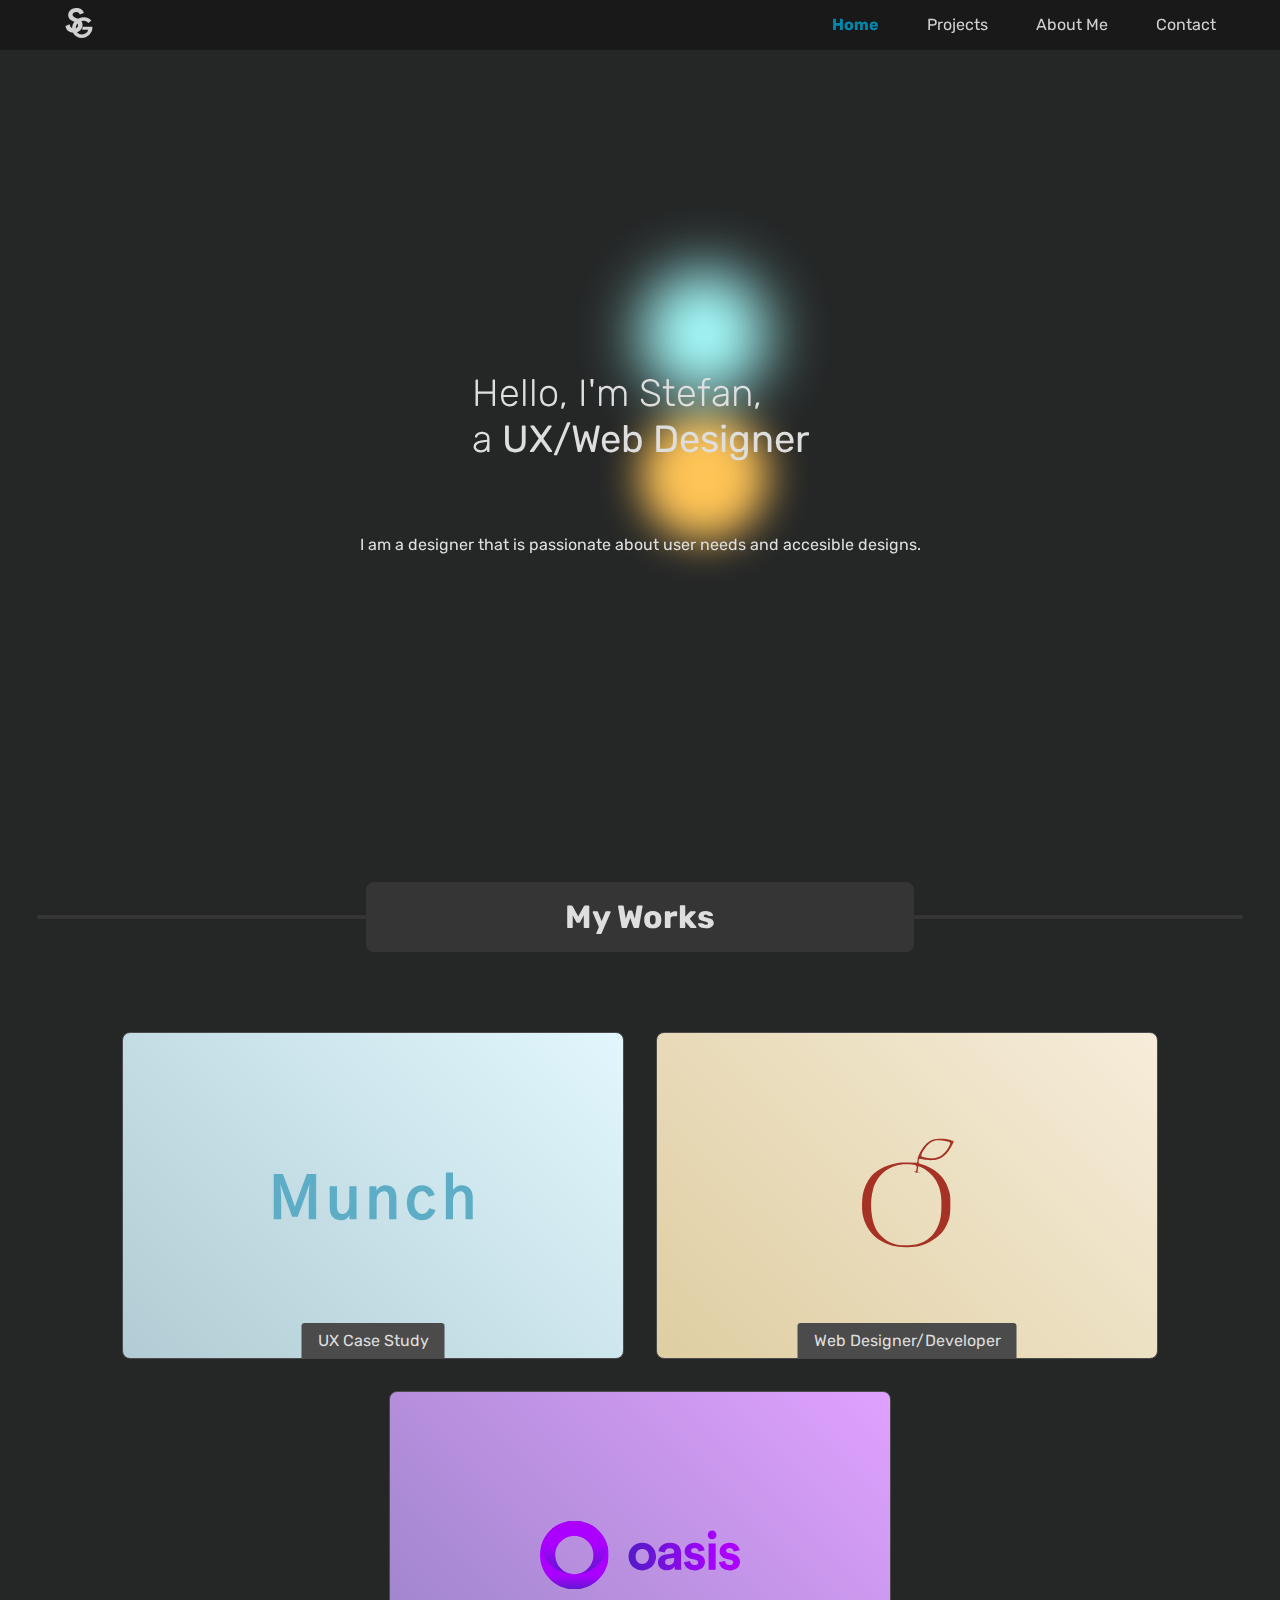
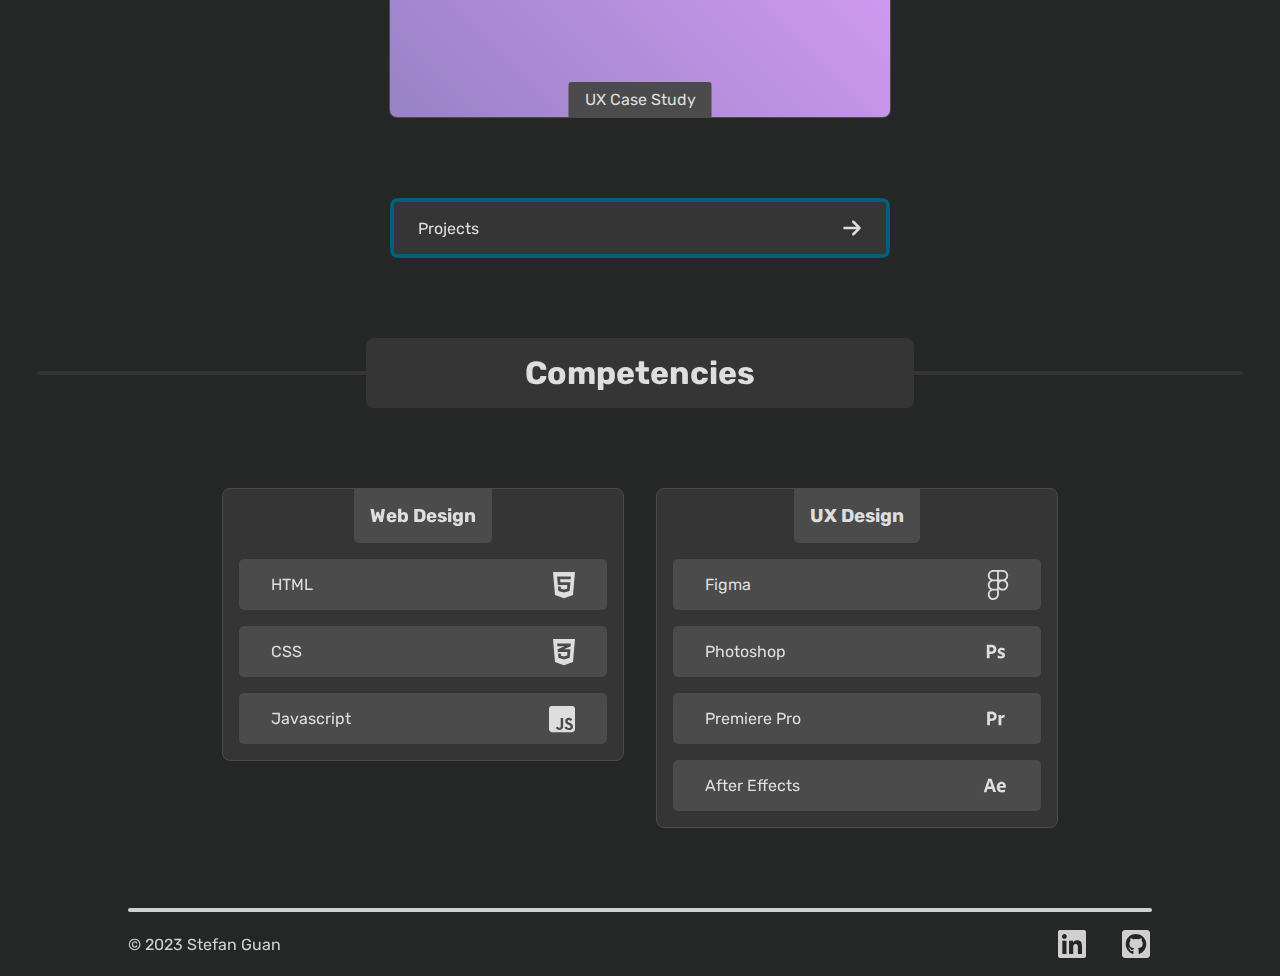
==== commit ee1dec0a: "Added more details in oasis.html" ====
--- a/index.html
+++ b/index.html
@@ -207,7 +207,7 @@
           <a
             class="work-3 card"
             id="work-3"
-            href="src/assets/Oasis-slide-deck.pdf"
+            href="/oasis.html"
             aria-label="Oasis, a Google UX responsive web design case study"
           >
             <!-- <svg
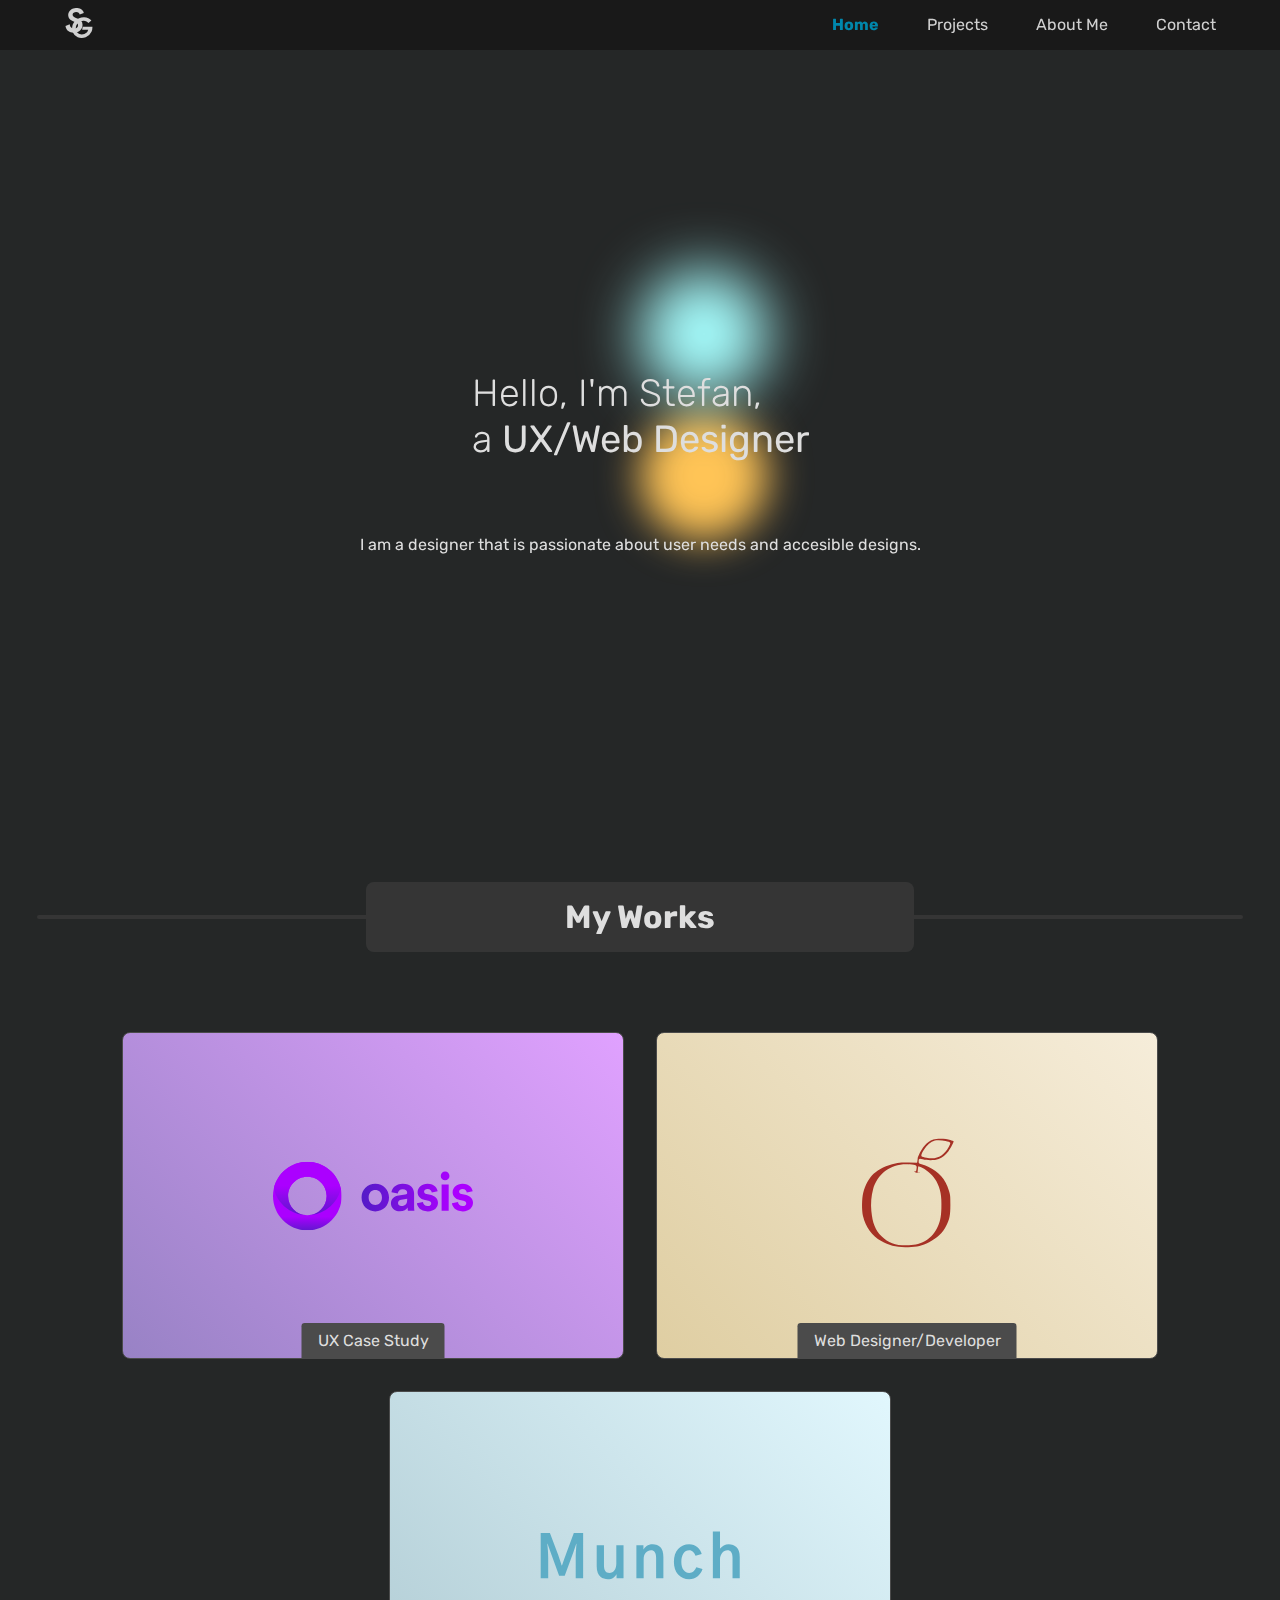
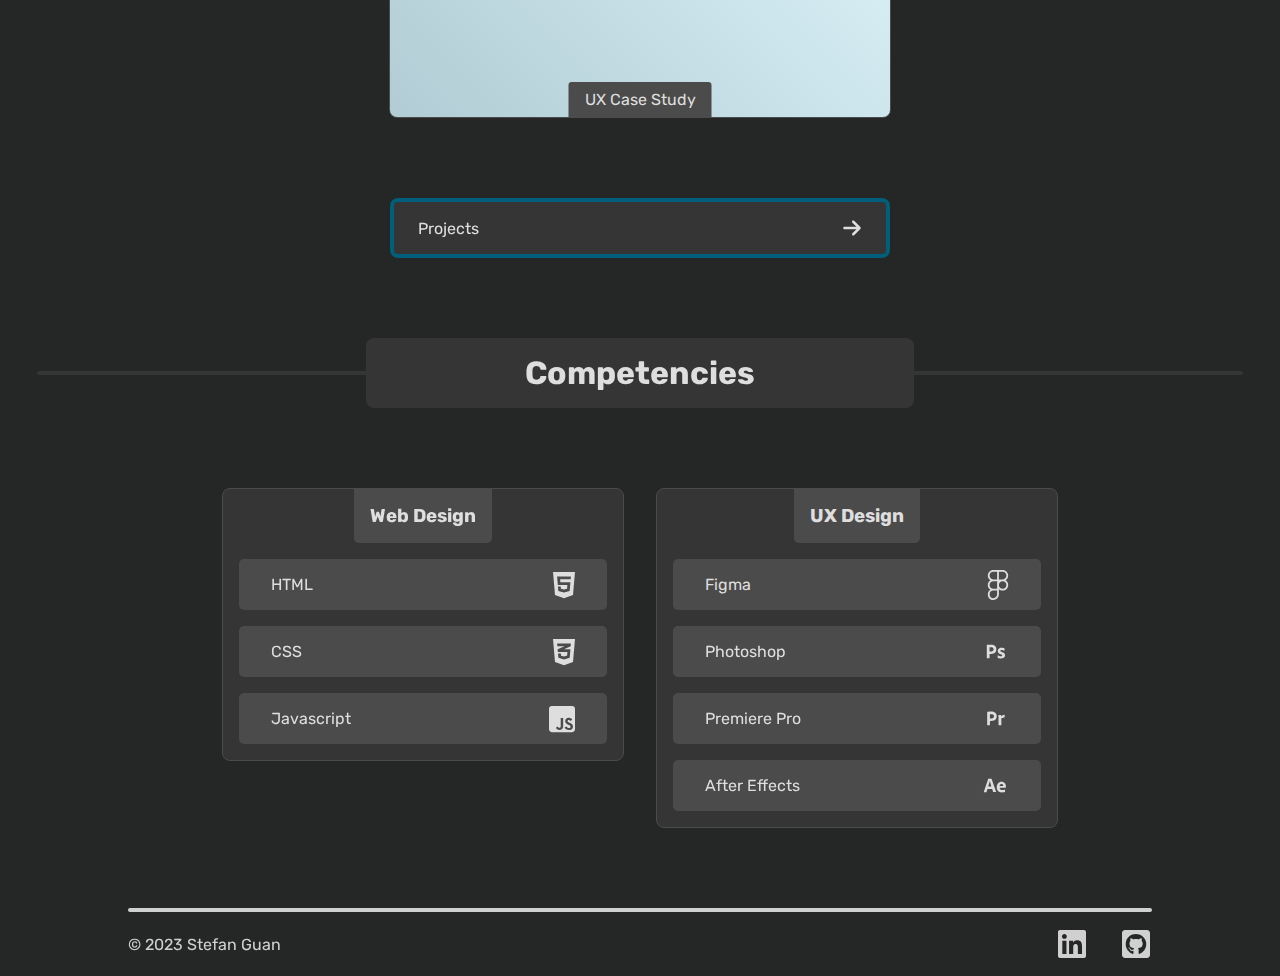
==== commit e6fe096e: "Changed order of projects" ====
--- a/index.html
+++ b/index.html
@@ -141,25 +141,18 @@
         </div>
         <section class="works">
           <a
-            class="work-1 card"
-            id="work-1"
-            href="/munch.html"
-            aria-label="Munch UX project button"
-          >
-            <svg
-              width="181"
-              height="44"
-              viewBox="0 0 181 44"
-              fill="none"
-              xmlns="http://www.w3.org/2000/svg"
+            class="work-3 card"
+            id="work-3"
+            href="/oasis.html"
+            aria-label="Oasis, a Google UX responsive web design case study"
+          >
+  
+            <img
+              src="/src/assets/img/index/oasisBigLogo.svg"
+              alt="Oasis logo"
               style="max-width: 250px"
-            >
-              <path
-                d="M0.635994 43V2.05957H8.969L16.1633 21.1064C16.6809 22.5212 17.3365 24.4535 18.1301 26.9033C18.9238 29.3187 19.4413 30.8887 19.6829 31.6133H19.8899C21.6152 26.61 22.8401 23.1077 23.5647 21.1064L30.6038 2.05957H39.0403V43H32.3118V24.4189C32.3118 21.3135 32.5533 17.1038 33.0364 11.79H32.8294L29.8792 20.4854L22.3743 40.6709H17.302L9.90064 20.4854L6.84693 11.7383H6.58814C7.14023 16.707 7.41627 20.9339 7.41627 24.4189V43H0.635994ZM51.309 32.1826V13.1357H57.8822V31.3545C57.8822 36.0127 59.5212 38.3418 62.7992 38.3418C64.766 38.3418 66.3015 37.5137 67.4056 35.8574C68.5098 34.1667 69.0619 32.1654 69.0619 29.8535V13.1357H75.5834V43H69.2689V39.5322H69.2172C68.7341 40.6019 67.8025 41.6025 66.4222 42.5342C65.0765 43.4658 63.3858 43.9316 61.35 43.9316C60.1423 43.9316 58.9864 43.7419 57.8822 43.3623C56.8125 43.0173 55.7601 42.4479 54.725 41.6543C53.6898 40.8262 52.8617 39.6012 52.2406 37.9795C51.6195 36.3577 51.309 34.4255 51.309 32.1826ZM87.231 43V13.1357H93.5972V16.9141H93.6489C94.1665 15.8099 95.1154 14.7575 96.4956 13.7568C97.9103 12.7217 99.7218 12.2041 101.93 12.2041C104.898 12.2041 107.261 13.1185 109.021 14.9473C110.781 16.776 111.661 19.7262 111.661 23.7979V43H105.087V24.6777C105.087 20.0885 103.535 17.7939 100.429 17.7939C98.5314 17.7939 96.9442 18.5531 95.6675 20.0713C94.4253 21.5895 93.8042 23.4701 93.8042 25.7129V43H87.231ZM121.186 28.0938C121.186 23.2975 122.463 19.4502 125.016 16.5518C127.604 13.6533 130.934 12.2041 135.005 12.2041C137.973 12.2041 140.475 13.1012 142.51 14.8955C144.546 16.6898 145.823 18.7428 146.34 21.0547L140.751 22.6074C140.337 21.2962 139.629 20.1748 138.629 19.2432C137.628 18.277 136.437 17.7939 135.057 17.7939C132.814 17.7939 131.055 18.7773 129.778 20.7441C128.536 22.7109 127.915 25.1608 127.915 28.0938C127.915 31.3372 128.588 33.8561 129.933 35.6504C131.279 37.4447 132.987 38.3418 135.057 38.3418C136.575 38.3418 137.904 37.8242 139.043 36.7891C140.216 35.7194 141.027 34.5117 141.475 33.166L147.065 34.7705C146.409 37.1859 144.977 39.3252 142.769 41.1885C140.561 43.0173 137.973 43.9316 135.005 43.9316C130.934 43.9316 127.604 42.4997 125.016 39.6357C122.463 36.7373 121.186 32.89 121.186 28.0938ZM156.435 43V0.713867H162.905V16.1895H163.06C163.854 15.0508 164.941 14.1019 166.321 13.3428C167.736 12.5837 169.219 12.2041 170.772 12.2041C173.636 12.2041 176.017 13.1357 177.915 14.999C179.813 16.8278 180.761 19.7607 180.761 23.7979V43H174.24V24.626C174.24 20.0713 172.687 17.7939 169.582 17.7939C167.684 17.7939 166.097 18.6048 164.82 20.2266C163.543 21.8483 162.905 23.7461 162.905 25.9199V43H156.435Z"
-                fill="#5EADC6"
-              />
-            </svg>
-
+            />
+  
             <p>UX Case Study</p>
           </a>
           <a
@@ -205,33 +198,24 @@
             <p>Web Designer/Developer</p>
           </a>
           <a
-            class="work-3 card"
-            id="work-3"
-            href="/oasis.html"
-            aria-label="Oasis, a Google UX responsive web design case study"
-          >
-            <!-- <svg
-              width="134"
-              height="62"
-              viewBox="0 0 134 62"
+            class="work-1 card"
+            id="work-1"
+            href="/munch.html"
+            aria-label="Munch UX project button"
+          >
+            <svg
+              width="181"
+              height="44"
+              viewBox="0 0 181 44"
               fill="none"
               xmlns="http://www.w3.org/2000/svg"
               style="max-width: 250px"
             >
               <path
-                d="M29.523 32.415C28.743 32.415 26.052 32.493 24.219 30.075C24.219 30.075 21.645 26.604 14.781 17.439C23.205 6.636 25.662 6.129 28.392 6.129V5.544H16.575V6.129C22.971 6.246 17.355 12.72 16.224 14.007L11.076 20.247C11.076 20.247 12.987 22.743 15.21 25.941C19.344 31.83 20.241 33 24.375 33H29.523V32.415ZM1.482 5.544V6.129C3.159 6.129 4.095 6.987 4.095 9.405V28.554C4.095 31.206 3.12 32.415 1.482 32.415V33H11.7V32.415C10.023 32.415 8.931 31.206 8.931 28.554V9.405C8.931 6.558 10.413 6.129 12.129 6.129V5.544H1.482ZM75.0113 24.693C73.7633 32.493 65.1443 32.415 63.4283 32.415H61.8293V19.428H63.7793C64.2863 19.428 69.3563 19.428 69.6683 23.445H70.2533V14.865H69.6683C69.3563 18.843 64.3253 18.843 63.7793 18.843H61.8293V6.129H63.5843C65.1833 6.129 73.8413 6.168 74.5043 12.759H75.0893V5.544H54.8093V6.129C56.5253 6.129 56.9933 7.884 56.9933 10.302V28.047C56.9933 30.699 56.4473 32.415 54.8093 32.415V33H75.5963V24.693H75.0113ZM121.532 5.544V6.129C126.758 6.09 126.758 13.539 126.758 15.333V26.097L110.456 5.544H102.071V6.129C103.085 6.207 104.216 5.856 106.712 8.976L108.272 10.965V23.133C108.272 24.888 108.272 32.415 102.539 32.415V33H114.083V32.415C108.818 32.415 108.857 24.888 108.857 23.133V11.589L125.666 33H127.343V15.333C127.343 13.539 127.226 6.09 132.998 6.129V5.544H121.532Z"
-                fill="gold"
-              />
-              <path
-                d="M10.1252 52.688C9.91719 55.12 7.96519 55.936 6.66919 55.936C5.05319 55.936 3.16519 55.28 3.16519 50.368C3.16519 45.536 5.00519 44.8 6.66919 44.8C7.96519 44.8 9.67719 45.408 10.1252 48.048H10.3332L10.5252 45.568C9.51719 44.752 8.31719 44.592 6.66919 44.592C3.35719 44.592 1.11719 46.768 1.11719 50.368C1.11719 53.936 3.35719 56.144 6.66919 56.144C8.38119 56.144 9.34119 55.936 10.5252 55.152L10.3332 52.688H10.1252ZM20.8916 50.448C20.8916 54.848 19.4356 55.936 17.5476 55.936C15.6436 55.936 14.1876 54.848 14.1876 50.448C14.1876 46.064 15.6436 44.8 17.5476 44.8C19.4356 44.8 20.8916 46.064 20.8916 50.448ZM22.7476 50.448C22.7476 47.28 21.0676 44.592 17.5476 44.592C14.0276 44.592 12.3476 47.28 12.3476 50.448C12.3476 53.632 14.0276 56.144 17.5476 56.144C21.0676 56.144 22.7476 53.632 22.7476 50.448ZM31.9201 44.736V44.928C34.0321 44.928 34.0161 47.232 34.0161 48.72V53.664L27.1041 44.736H24.1441V44.928C24.5601 44.96 25.0241 44.864 26.0481 46.144L26.7041 46.992V52C26.7041 53.44 26.7041 55.792 24.3841 55.792V56H29.0081V55.792C26.9121 55.792 26.9121 53.408 26.9121 52V47.232L33.7121 56H34.2241V48.72C34.2241 47.232 34.1761 44.928 36.4961 44.928V44.736H31.9201ZM45.0343 54.832C45.8663 53.52 45.5143 51.744 43.3703 50.336L40.7303 48.592C38.3143 47.024 39.6263 44.8 41.3543 44.8C44.0263 44.8 44.6503 46.464 44.7943 48.032H45.0183V45.344C45.0183 45.344 43.6743 44.592 41.3543 44.592C39.1303 44.592 38.3463 45.84 38.3463 45.84C37.1143 47.728 38.5703 49.184 40.0903 50.192L42.7463 51.904C44.6183 53.232 44.2983 55.936 41.8663 55.936C39.1463 55.936 38.4263 54.128 38.2503 52.176H38.0583V55.248C38.0583 55.248 39.2583 56.144 41.8663 56.144C44.3463 56.144 45.0343 54.832 45.0343 54.832ZM47.1856 44.736V47.552H47.3936C47.4576 44.976 49.8416 44.944 50.3376 44.944H51.2816V54.448C51.2816 55.504 50.8016 55.792 50.1296 55.792V56H54.0336V55.792C53.3616 55.792 52.8656 55.504 52.8656 54.448V44.944H53.8096C54.0336 44.944 56.7056 44.976 56.7696 47.552H56.9776V44.736H47.1856ZM64.5031 47.792C64.5031 50.64 63.1271 50.624 61.3191 50.624H60.8231V44.944H61.3191C63.0311 44.944 64.5031 44.88 64.5031 47.792ZM67.9911 55.792C67.5751 55.76 66.5671 55.6 66.2791 54.384C65.4471 50.88 64.3431 50.768 63.2871 50.72C65.0151 50.608 66.2631 49.968 66.2631 47.792C66.2631 45.12 64.5031 44.736 61.3191 44.736H58.2631V44.944C58.9671 44.944 59.2551 45.168 59.2551 46.16V54.128C59.2551 55.472 58.9511 55.792 58.2631 55.792V56H61.8471V55.792C61.1751 55.792 60.8231 55.44 60.8231 54.336V50.832H61.5751C61.9911 50.832 63.6071 50.832 64.0551 52.512C64.9671 55.984 64.7271 56 66.7751 56H67.9911V55.792ZM73.4311 56.144C75.3991 56.144 77.3191 55.088 77.3191 52.224V47.872C77.3191 46.368 77.2711 44.944 79.3671 44.944V44.736H75.2071V44.944C77.0791 44.944 77.1111 46.368 77.1111 47.872V52.224C77.1111 54.288 75.8471 55.424 74.2151 55.424C72.4871 55.424 71.3031 54.288 71.3031 52.304V46.352C71.3031 45.088 71.8791 44.944 72.5671 44.944V44.736H68.5831V44.944C69.2871 44.944 69.7191 45.248 69.7191 46.336V52.16C69.7191 54.768 71.3511 56.144 73.4311 56.144ZM89.8602 52.688C89.6522 55.12 87.7002 55.936 86.4042 55.936C84.7882 55.936 82.9002 55.28 82.9002 50.368C82.9002 45.536 84.7402 44.8 86.4042 44.8C87.7002 44.8 89.4122 45.408 89.8602 48.048H90.0682L90.2602 45.568C89.2522 44.752 88.0522 44.592 86.4042 44.592C83.0922 44.592 80.8522 46.768 80.8522 50.368C80.8522 53.936 83.0922 56.144 86.4042 56.144C88.1162 56.144 89.0762 55.936 90.2602 55.152L90.0682 52.688H89.8602ZM91.7306 44.736V47.552H91.9386C92.0026 44.976 94.3866 44.944 94.8826 44.944H95.8266V54.448C95.8266 55.504 95.3466 55.792 94.6746 55.792V56H98.5786V55.792C97.9066 55.792 97.4106 55.504 97.4106 54.448V44.944H98.3546C98.5786 44.944 101.251 44.976 101.315 47.552H101.523V44.736H91.7306ZM103.176 44.736V44.944C103.88 44.944 104.296 45.216 104.296 46.208V54.288C104.296 55.376 103.864 55.792 103.176 55.792V56H107.064V55.792C106.392 55.792 105.944 55.376 105.944 54.288V46.208C105.944 45.216 106.376 44.944 107.064 44.944V44.736H103.176ZM117.524 50.448C117.524 54.848 116.068 55.936 114.18 55.936C112.276 55.936 110.82 54.848 110.82 50.448C110.82 46.064 112.276 44.8 114.18 44.8C116.068 44.8 117.524 46.064 117.524 50.448ZM119.38 50.448C119.38 47.28 117.7 44.592 114.18 44.592C110.66 44.592 108.98 47.28 108.98 50.448C108.98 53.632 110.66 56.144 114.18 56.144C117.7 56.144 119.38 53.632 119.38 50.448ZM128.553 44.736V44.928C130.665 44.928 130.649 47.232 130.649 48.72V53.664L123.737 44.736H120.777V44.928C121.193 44.96 121.657 44.864 122.681 46.144L123.337 46.992V52C123.337 53.44 123.337 55.792 121.017 55.792V56H125.641V55.792C123.545 55.792 123.545 53.408 123.545 52V47.232L130.345 56H130.857V48.72C130.857 47.232 130.809 44.928 133.129 44.928V44.736H128.553Z"
-                fill="gold"
-              />
-            </svg> -->
-            <img
-              src="/src/assets/img/index/oasisBigLogo.svg"
-              alt="Oasis logo"
-              style="max-width: 250px"
-            />
+                d="M0.635994 43V2.05957H8.969L16.1633 21.1064C16.6809 22.5212 17.3365 24.4535 18.1301 26.9033C18.9238 29.3187 19.4413 30.8887 19.6829 31.6133H19.8899C21.6152 26.61 22.8401 23.1077 23.5647 21.1064L30.6038 2.05957H39.0403V43H32.3118V24.4189C32.3118 21.3135 32.5533 17.1038 33.0364 11.79H32.8294L29.8792 20.4854L22.3743 40.6709H17.302L9.90064 20.4854L6.84693 11.7383H6.58814C7.14023 16.707 7.41627 20.9339 7.41627 24.4189V43H0.635994ZM51.309 32.1826V13.1357H57.8822V31.3545C57.8822 36.0127 59.5212 38.3418 62.7992 38.3418C64.766 38.3418 66.3015 37.5137 67.4056 35.8574C68.5098 34.1667 69.0619 32.1654 69.0619 29.8535V13.1357H75.5834V43H69.2689V39.5322H69.2172C68.7341 40.6019 67.8025 41.6025 66.4222 42.5342C65.0765 43.4658 63.3858 43.9316 61.35 43.9316C60.1423 43.9316 58.9864 43.7419 57.8822 43.3623C56.8125 43.0173 55.7601 42.4479 54.725 41.6543C53.6898 40.8262 52.8617 39.6012 52.2406 37.9795C51.6195 36.3577 51.309 34.4255 51.309 32.1826ZM87.231 43V13.1357H93.5972V16.9141H93.6489C94.1665 15.8099 95.1154 14.7575 96.4956 13.7568C97.9103 12.7217 99.7218 12.2041 101.93 12.2041C104.898 12.2041 107.261 13.1185 109.021 14.9473C110.781 16.776 111.661 19.7262 111.661 23.7979V43H105.087V24.6777C105.087 20.0885 103.535 17.7939 100.429 17.7939C98.5314 17.7939 96.9442 18.5531 95.6675 20.0713C94.4253 21.5895 93.8042 23.4701 93.8042 25.7129V43H87.231ZM121.186 28.0938C121.186 23.2975 122.463 19.4502 125.016 16.5518C127.604 13.6533 130.934 12.2041 135.005 12.2041C137.973 12.2041 140.475 13.1012 142.51 14.8955C144.546 16.6898 145.823 18.7428 146.34 21.0547L140.751 22.6074C140.337 21.2962 139.629 20.1748 138.629 19.2432C137.628 18.277 136.437 17.7939 135.057 17.7939C132.814 17.7939 131.055 18.7773 129.778 20.7441C128.536 22.7109 127.915 25.1608 127.915 28.0938C127.915 31.3372 128.588 33.8561 129.933 35.6504C131.279 37.4447 132.987 38.3418 135.057 38.3418C136.575 38.3418 137.904 37.8242 139.043 36.7891C140.216 35.7194 141.027 34.5117 141.475 33.166L147.065 34.7705C146.409 37.1859 144.977 39.3252 142.769 41.1885C140.561 43.0173 137.973 43.9316 135.005 43.9316C130.934 43.9316 127.604 42.4997 125.016 39.6357C122.463 36.7373 121.186 32.89 121.186 28.0938ZM156.435 43V0.713867H162.905V16.1895H163.06C163.854 15.0508 164.941 14.1019 166.321 13.3428C167.736 12.5837 169.219 12.2041 170.772 12.2041C173.636 12.2041 176.017 13.1357 177.915 14.999C179.813 16.8278 180.761 19.7607 180.761 23.7979V43H174.24V24.626C174.24 20.0713 172.687 17.7939 169.582 17.7939C167.684 17.7939 166.097 18.6048 164.82 20.2266C163.543 21.8483 162.905 23.7461 162.905 25.9199V43H156.435Z"
+                fill="#5EADC6"
+              />
+            </svg>
 
             <p>UX Case Study</p>
           </a>
--- a/src/stylesheets/style.css
+++ b/src/stylesheets/style.css
@@ -244,8 +244,10 @@
   color: grey;
 }
 
-.grey-bg {
-  background: var(--alt-section-clr);
+.card-title {
+  font-weight: bold;
+  font-size: 18px;
+  margin: 1rem 0 0 0;
 }
 
 .insight-container {
@@ -281,15 +283,19 @@
 .insight-icon {
   width: 100px;
   height: 100px;
-
+  background: var(--insight-icon-clr);
   border-radius: 100%;
   display: grid;
   place-items: center;
 }
 
+.insight-pain {
+  background: #cf6679;
+}
+
 .insight-icon > svg {
-  width: 50px;
-  height: 50px;
+  width: 40px;
+  height: 40px;
 }
 
 /* Footer */
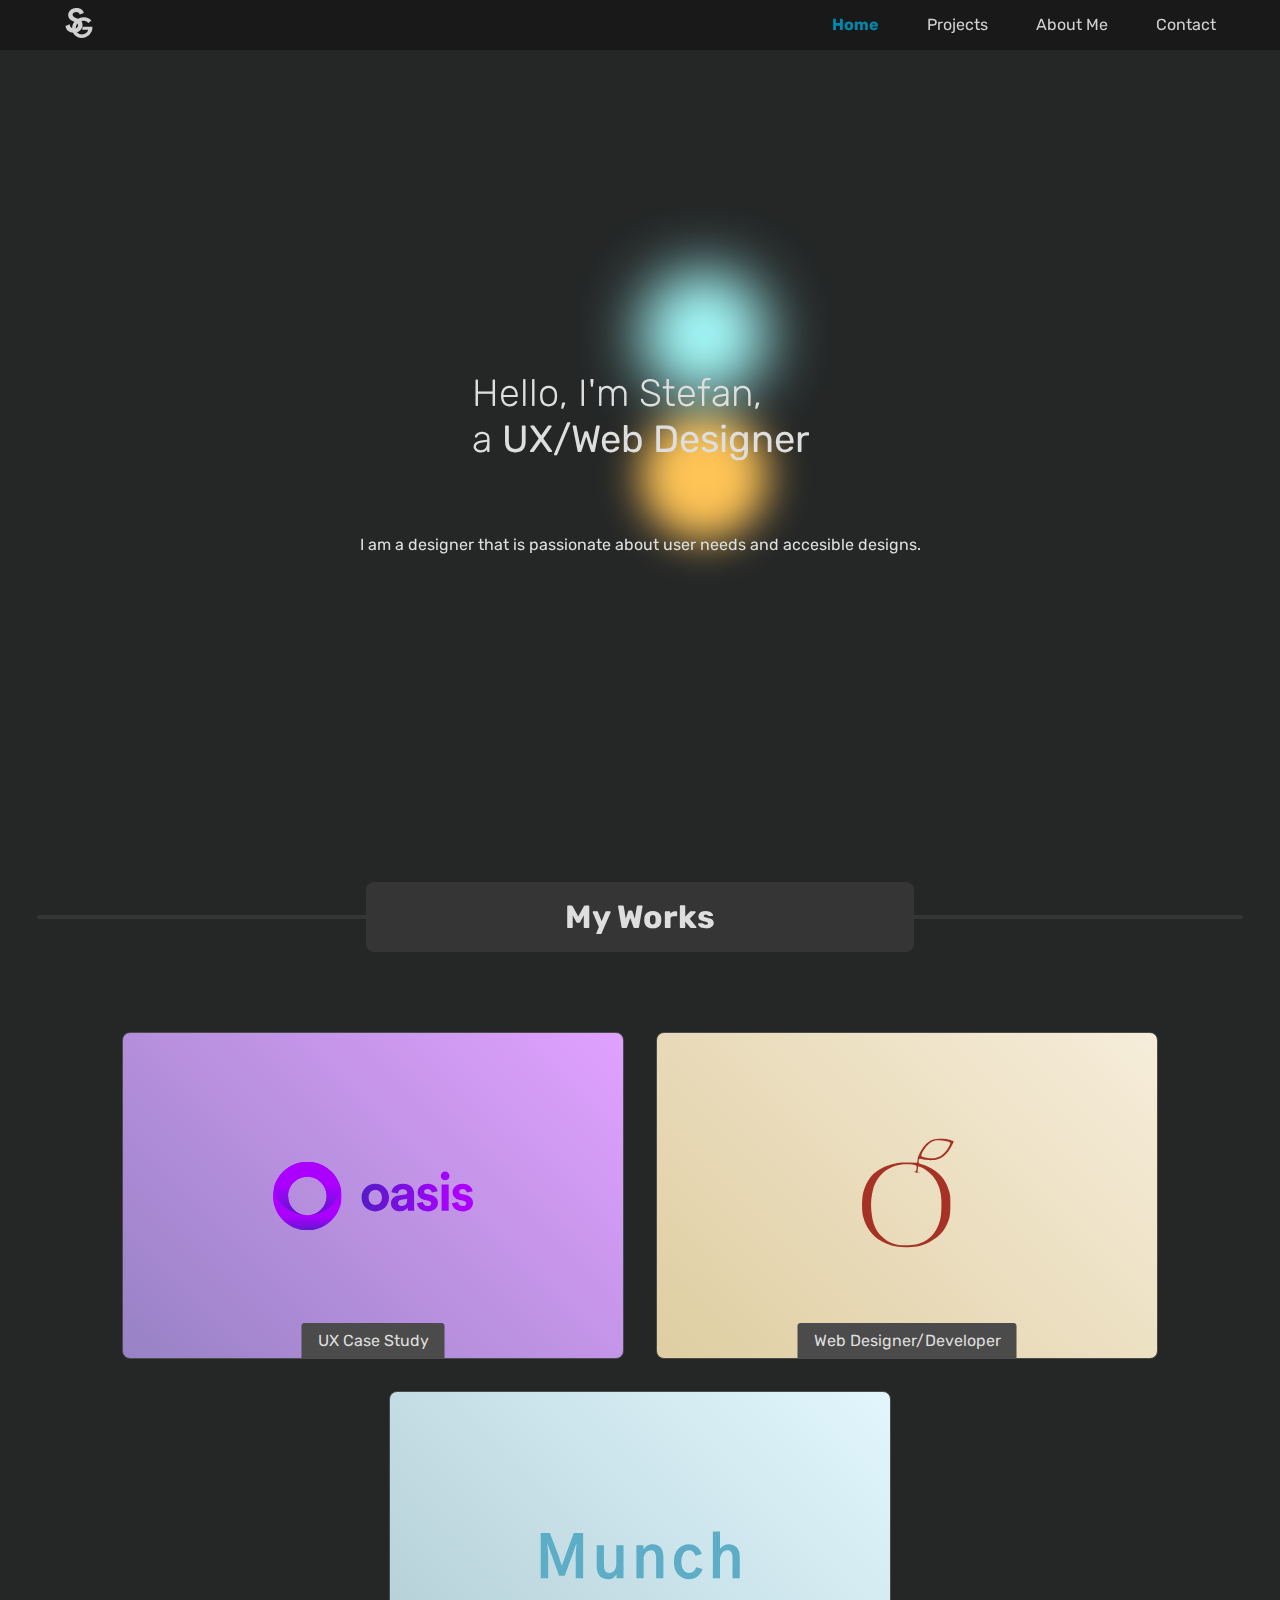
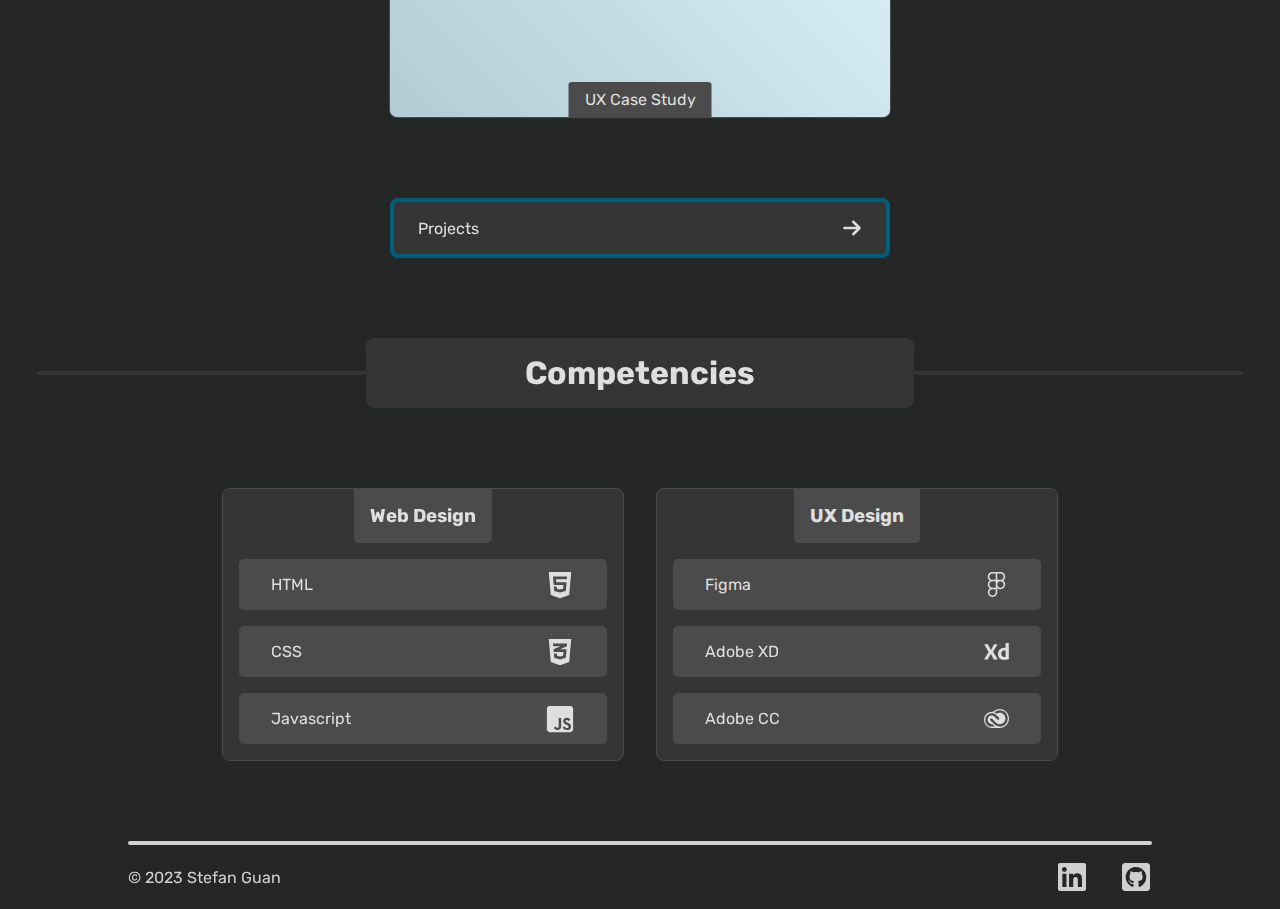
==== commit 33c3bc57: "Updated competencies" ====
--- a/index.html
+++ b/index.html
@@ -264,27 +264,24 @@
             <div class="comp-card-inner">
               <div class="comp-inner">
                 <p>Figma</p>
-                <img src="/src/assets/img/index/figma.svg" alt="Figma icon" />
-              </div>
-              <div class="comp-inner">
-                <p>Photoshop</p>
+                <img src="/src/assets/img/index/figma.svg" alt="Figma icon"
+                style="width: 25px; height: 25px"
+                />
+              </div>
+              <div class="comp-inner">
+                <p>Adobe XD</p>
                 <img
-                  src="/src/assets/img/index/photoshop.svg"
-                  alt="photoshop icon"
-                />
-              </div>
-              <div class="comp-inner">
-                <p>Premiere Pro</p>
-                <img
-                  src="/src/assets/img/index/premiere-pro.svg"
-                  alt="Premiere Pro icon"
-                />
-              </div>
-              <div class="comp-inner">
-                <p>After Effects</p>
-                <img
-                  src="/src/assets/img/index/after-effects.svg"
-                  alt="After Effects icon"
+                  src="/src/assets/img/oasis/xd.svg"
+                  alt="adobe XD icon"
+                  style="width: 25px; height: 25px;"
+                  />
+                </div>
+                <div class="comp-inner">
+                  <p>Adobe CC</p>
+                  <img
+                  src="/src/assets/img/index/adobe-cc.svg"
+                  alt="adobe cc icon"
+                  style="width: 25px; height: 25px;"
                 />
               </div>
             </div>
--- a/src/stylesheets/index.css
+++ b/src/stylesheets/index.css
@@ -205,6 +205,7 @@
 
 .comp-inner > img {
   height: 30px;
+  width: 30px;
 }
 
 /* .comp-inner > p {
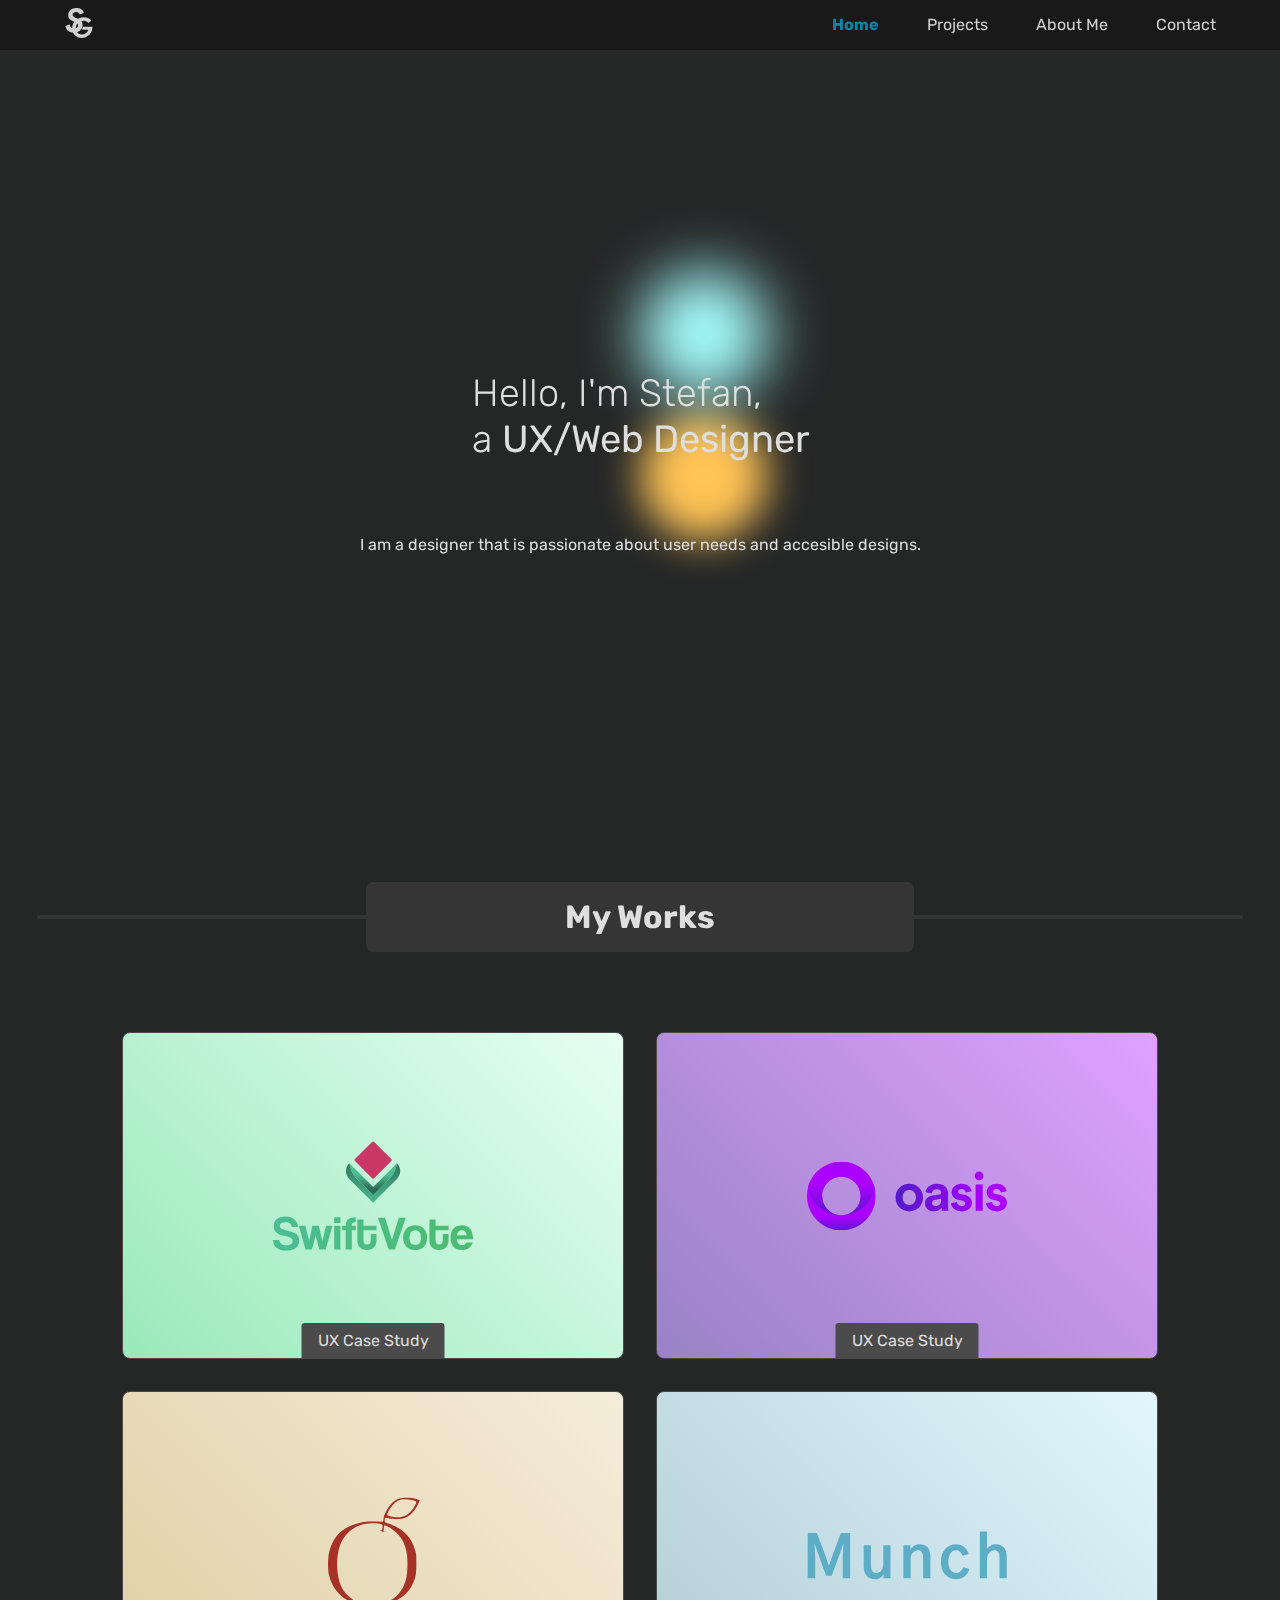
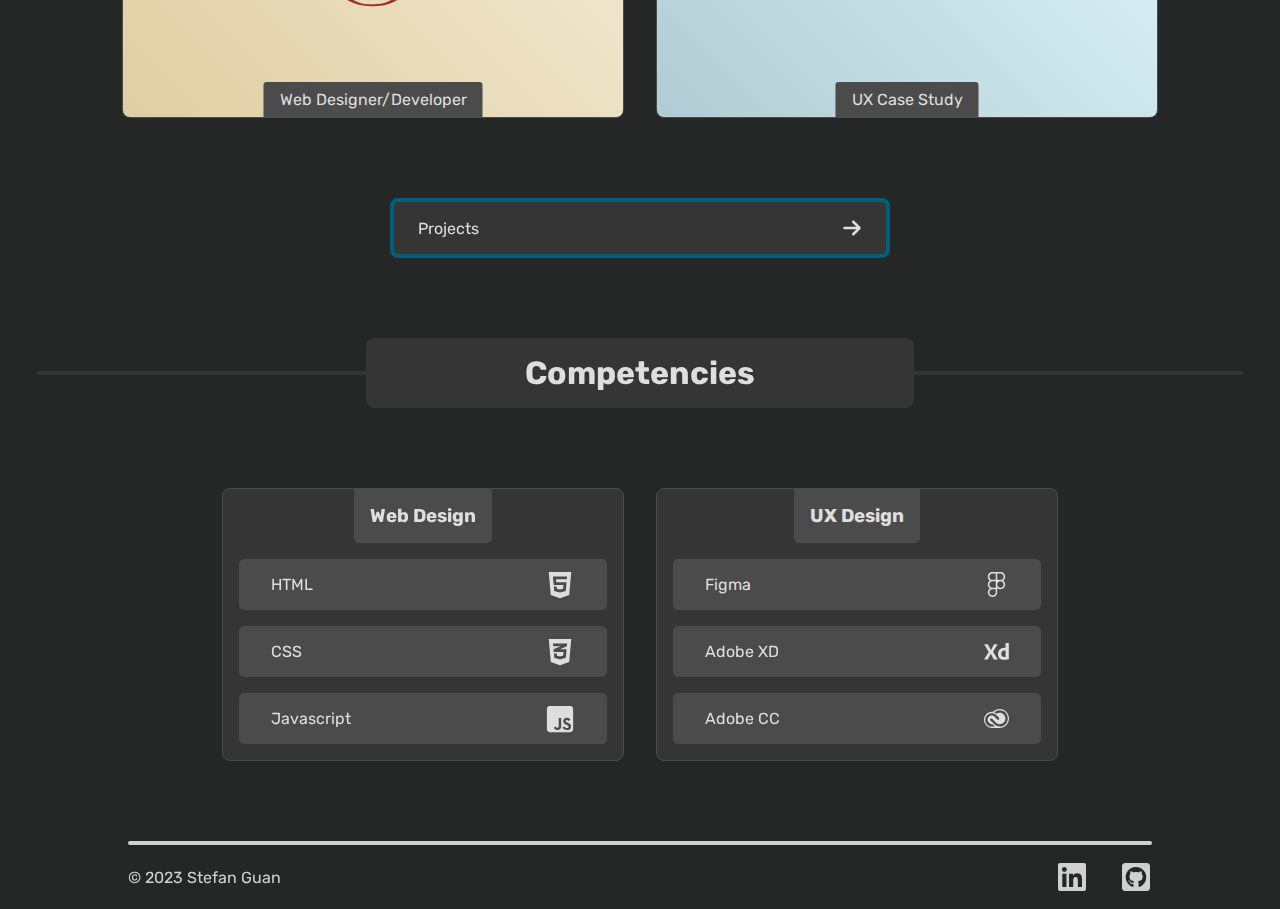
==== commit 2c2c5d6f: "Cleaned up HTML and added swiftvote card" ====
--- a/index.html
+++ b/index.html
@@ -141,8 +141,21 @@
         </div>
         <section class="works">
           <a
-            class="work-3 card"
-            id="work-3"
+            class="swiftvote-card card"
+            href="/swiftvote.html"
+            aria-label="SwiftVote, a Google UX cast study"
+          >
+  
+            <img
+              src="/src/assets/img/index/swiftvoteBigLogo.svg"
+              alt="Swiftvote logo"
+              style="max-width: 250px"
+            />
+  
+            <p>UX Case Study</p>
+          </a>
+          <a
+            class="oasis-card card"
             href="/oasis.html"
             aria-label="Oasis, a Google UX responsive web design case study"
           >
@@ -155,9 +168,8 @@
   
             <p>UX Case Study</p>
           </a>
-          <a
-            class="work-2 card"
-            id="work-2"
+        <a
+            class="yopo-card card"
             href="/yopo.html"
             aria-label="Yopo sweet mandarin project button"
           >
@@ -198,8 +210,7 @@
             <p>Web Designer/Developer</p>
           </a>
           <a
-            class="work-1 card"
-            id="work-1"
+            class="munch-card card"
             href="/munch.html"
             aria-label="Munch UX project button"
           >
--- a/src/stylesheets/style.css
+++ b/src/stylesheets/style.css
@@ -1,6 +1,9 @@
 :root {
   font-family: 'Rubik', -apple-system, BlinkMacSystemFont, Roboto, sans-serif;
-  /* Variables */
+  box-sizing: border-box;
+  /* ------------- */
+  /* CSS Variables */
+  /* ------------- */
 
   /* Backgrounds */
   --bg-clr: white;
@@ -12,7 +15,6 @@
   --nav-elem-clr: #d0d0d0;
   --nav-height: 50px;
   --nav-bg-height: 350px;
-  /* Original height with dark mode icon = 440px */
   /* Etc */
   --text-clr: #dedede;
   --shadow-clr: rgba(0, 0, 0, 0.3);
@@ -92,9 +94,9 @@
   backdrop-filter: blur(var(--backdrop-blur));
   -webkit-backdrop-filter: blur(var(--backdrop-blur));
   transform: translateY(calc(-1 * (var(--nav-bg-height))));
-  transition: cubic-bezier(1, 0, 0, 1) 0.75s;
-  -webkit-transition: cubic-bezier(1, 0, 0, 1) 0.75s;
-  -moz-transition: cubic-bezier(1, 0, 0, 1) 0.75s;
+  transition: cubic-bezier(0.1, 1, 0.2, 1) 0.6s;
+  -webkit-transition: cubic-bezier(0.1, 1, 0.2, 1) 0.6s;
+  -moz-transition: cubic-bezier(0.1, 1, 0.2, 1) 0.6s;
 }
 
 .nav-bg[data-active='true'] {
@@ -144,12 +146,12 @@
   list-style-type: none;
   z-index: 9999;
   transform: translateY(-30rem);
-  transition: transform cubic-bezier(1, 0, 0, 1) 0.75s,
-    opacity cubic-bezier(1, 0, 0, 1) 0.55s;
-  -webkit-transition: transform cubic-bezier(1, 0, 0, 1) 0.75s,
-    opacity cubic-bezier(1, 0, 0, 1) 0.55s;
-  -moz-transition: transform cubic-bezier(1, 0, 0, 1) 0.75s,
-    opacity cubic-bezier(1, 0, 0, 1) 0.55s;
+  transition: transform cubic-bezier(0.1, 1, 0.2, 1) 0.6s,
+    opacity cubic-bezier(0.1, 1, 0.2, 1) 0.45s;
+  -webkit-transition: transform cubic-bezier(0.1, 1, 0.2, 1) 0.6s,
+    opacity cubic-bezier(0.1, 1, 0.2, 1) 0.45s;
+  -moz-transition: transform cubic-bezier(0.1, 1, 0.2, 1) 0.6s,
+    opacity cubic-bezier(0.1, 1, 0.2, 1) 0.45s;
   opacity: 0;
 }
 
--- a/src/stylesheets/index.css
+++ b/src/stylesheets/index.css
@@ -109,6 +109,10 @@
   border: solid var(--card-border-clr) 1px;
   position: relative;
   overflow: hidden;
+  transition: all cubic-bezier(0.075, 0.82, 0.165, 1) 0.75s;
+  -webkit-transition: all cubic-bezier(0.075, 0.82, 0.165, 1) 0.75s;
+  -moz-transition: all cubic-bezier(0.075, 0.82, 0.165, 1) 0.75s;
+  cursor: pointer;
 }
 
 .card > p {
@@ -135,28 +139,20 @@
   box-shadow: 0 0 5px var(--shadow-clr);
 }
 
-.work-1 {
+.munch-card {
   background: linear-gradient(45deg, #b1ccd4, rgb(225, 247, 253));
-  transition: all cubic-bezier(0.075, 0.82, 0.165, 1) 0.75s;
-  -webkit-transition: all cubic-bezier(0.075, 0.82, 0.165, 1) 0.75s;
-  -moz-transition: all cubic-bezier(0.075, 0.82, 0.165, 1) 0.75s;
-  cursor: pointer;
-}
-
-.work-2 {
+}
+
+.yopo-card {
   background: linear-gradient(45deg, #dfcea2, #f6edda);
-  transition: all cubic-bezier(0.075, 0.82, 0.165, 1) 0.75s;
-  -webkit-transition: all cubic-bezier(0.075, 0.82, 0.165, 1) 0.75s;
-  -moz-transition: all cubic-bezier(0.075, 0.82, 0.165, 1) 0.75s;
-  cursor: pointer;
-}
-
-.work-3 {
+}
+
+.oasis-card {
   background: linear-gradient(45deg, #9882C5, #E0A1FF);
-  transition: all cubic-bezier(0.075, 0.82, 0.165, 1) 0.75s;
-  -webkit-transition: all cubic-bezier(0.075, 0.82, 0.165, 1) 0.75s;
-  -moz-transition: all cubic-bezier(0.075, 0.82, 0.165, 1) 0.75s;
-  cursor: pointer;
+}
+
+.swiftvote-card {
+  background: linear-gradient(45deg, #99e9ba, rgb(230, 255, 242));
 }
 
 .content-title {
@@ -279,6 +275,11 @@
     align-items: flex-start;
   }
 
+  .works {
+    max-width: var(--max-container-width);
+    margin: 0 auto;
+  }
+
   .card {
     max-width: 500px;
     height: 325px;
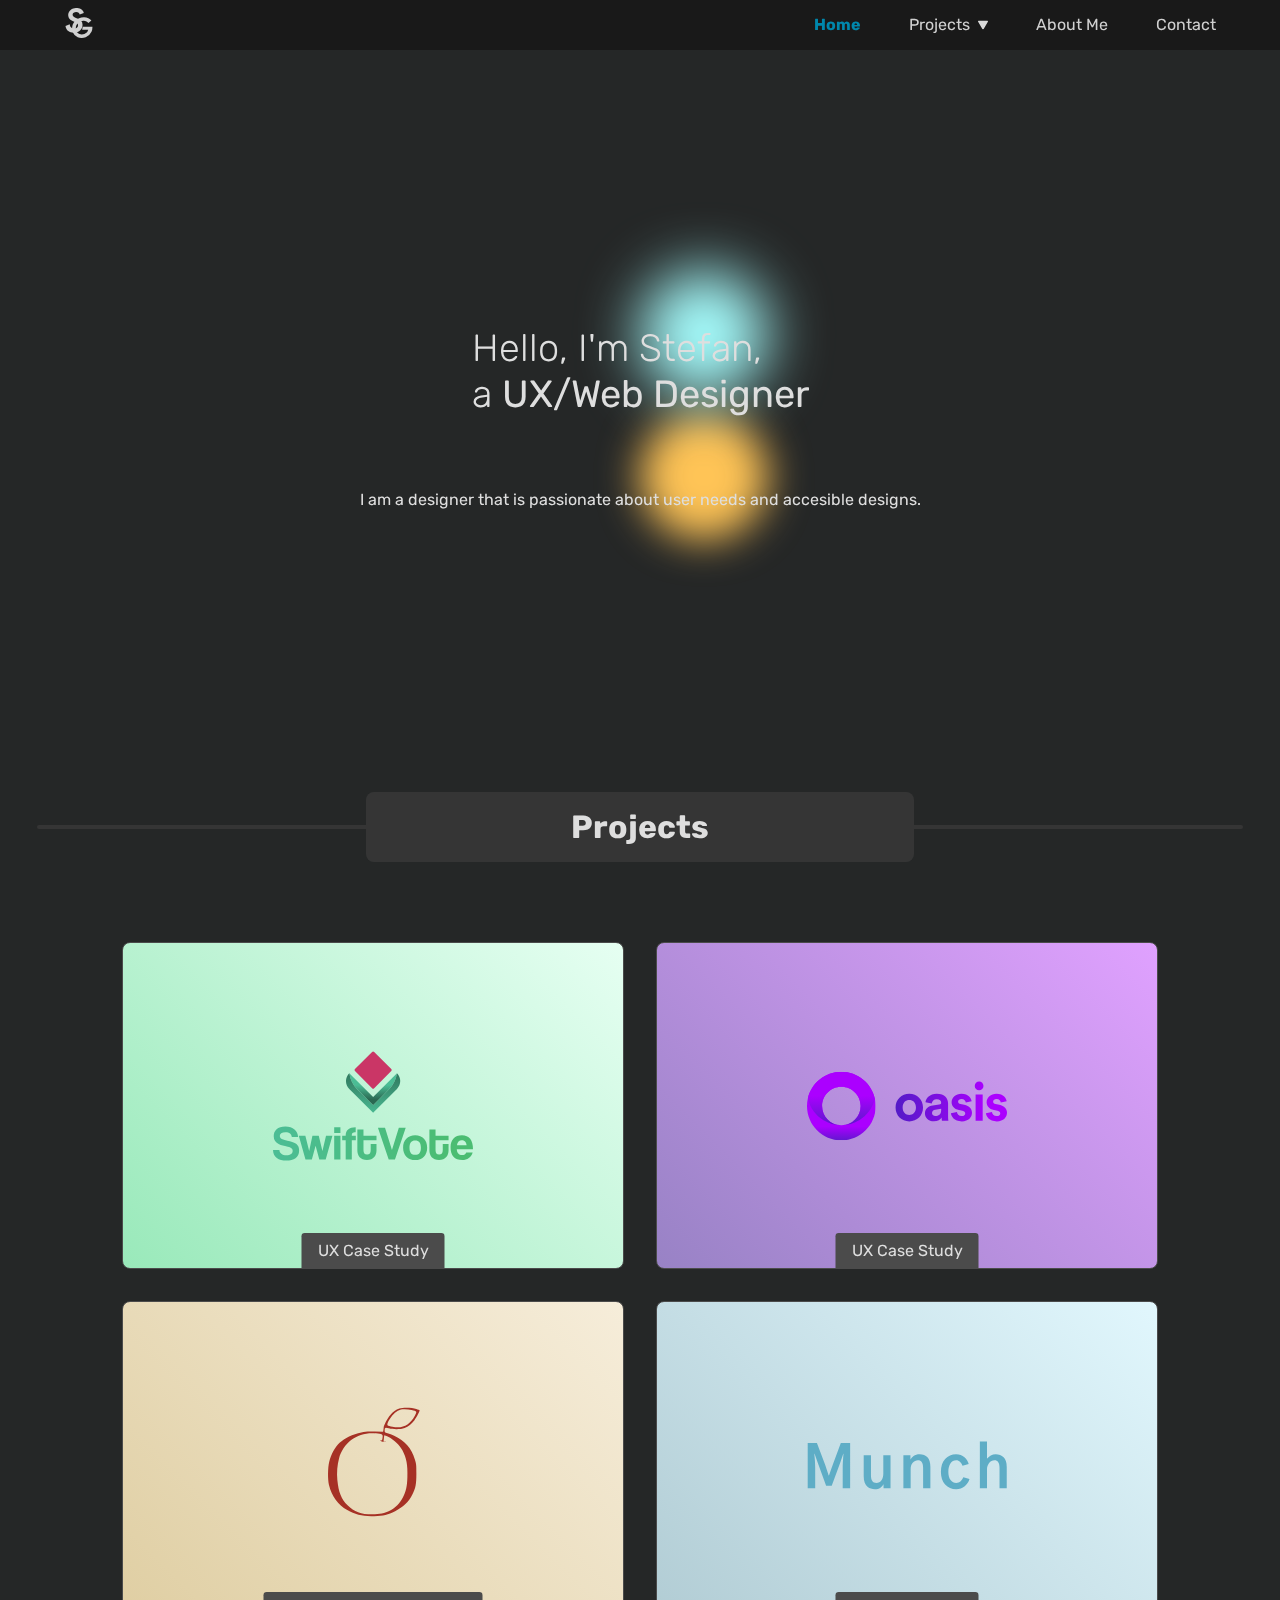
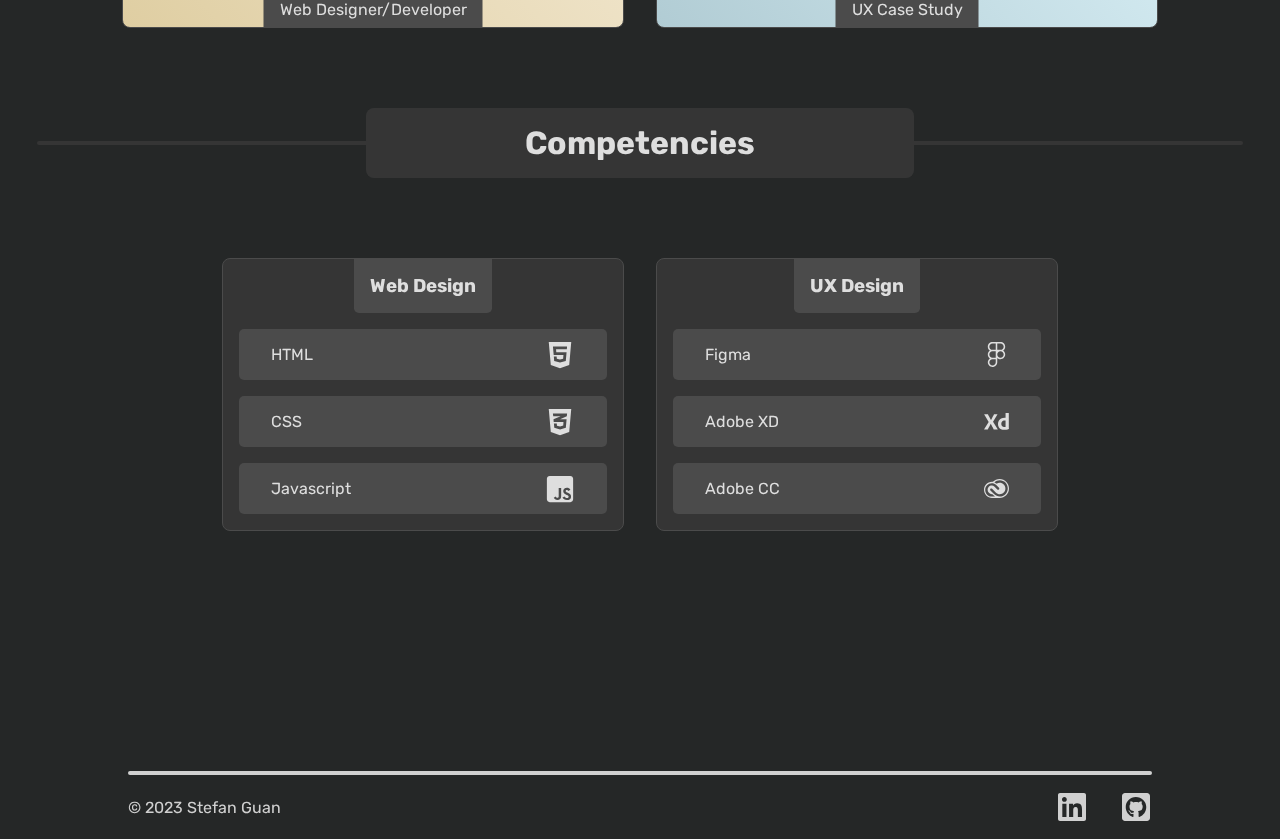
==== commit e1a6b17f: "Created new temporary projects UI" ====
--- a/index.html
+++ b/index.html
@@ -26,13 +26,14 @@
   <body>
     <div class="bg-deco1"></div>
     <div class="bg-deco2"></div>
+
     <div class="container">
       <!-- Navbar -->
       <nav class="navbar">
         <div class="nav-bg" data-active="false"></div>
         <div class="navbar-inner">
           <!-- Icon -->
-          <div class="main-icon">
+          <a class="main-icon" href="index.html">
             <svg
               xmlns="http://www.w3.org/2000/svg"
               width="124"
@@ -58,7 +59,7 @@
                 d="M54.375,99.848a36.242,36.242,0,0,0,11.841-6.776A30.344,30.344,0,0,0,73.883,82.8a30.927,30.927,0,0,0,2.738-13.074q0-10.54-5.818-16.838A40.05,40.05,0,0,0,55.128,42.9l-5.75-2.053Q42.4,38.247,39.043,35.3a9.489,9.489,0,0,1-3.354-7.461,8.873,8.873,0,0,1,1.232-4.654,10.691,10.691,0,0,1,3.285-3.422,16.752,16.752,0,0,1,4.654-2.122,19.143,19.143,0,0,1,5.339-.753q6.706,0,10.2,3.012a13.311,13.311,0,0,1,4.449,7.392l16.975-6.434a26.562,26.562,0,0,0-2.6-6.913A24.8,24.8,0,0,0,73.814,7.17a28.086,28.086,0,0,0-8.83-5.2A35.907,35.907,0,0,0,52.116-.086,42.05,42.05,0,0,0,38.358,2.1a35.94,35.94,0,0,0-11.02,5.955,27.491,27.491,0,0,0-7.324,9.035,24.938,24.938,0,0,0-2.67,11.431,25.828,25.828,0,0,0,1.643,9.514,24.941,24.941,0,0,0,4.381,7.324,27.9,27.9,0,0,0,6.366,5.407,43.449,43.449,0,0,0,7.6,3.765l4.791,1.916q8.759,3.423,12.321,6.845A11.306,11.306,0,0,1,58,71.784,11.051,11.051,0,0,1,53.075,81.3a20.31,20.31,0,0,1-12.047,3.491,17.181,17.181,0,0,1-7.05-1.369,16.1,16.1,0,0,1-5.271-3.7,16.826,16.826,0,0,1-3.422-5.476A23.4,23.4,0,0,1,23.779,67.4L6.12,74.522a34.866,34.866,0,0,0,4.107,12.184A30.458,30.458,0,0,0,17.619,95.4a30.008,30.008,0,0,0,9.857,5.2,38.781,38.781,0,0,0,11.636,1.712A45.205,45.205,0,0,0,54.375,99.848Z"
               />
             </svg>
-          </div>
+          </a>
           <!-- Hamburger icon -->
           <button class="hamburger-icon" id="hamburger">
             <svg
@@ -75,53 +76,49 @@
           <aside class="desktop-nav">
             <ul class="nav-list">
               <li><a aria-current="page" href="#" class="navlinks">Home</a></li>
-              <li><a href="projects.html" class="navlinks">Projects</a></li>
+              <li>
+                <a class="navlinks" id="d-project-btn"
+                  >Projects<img class="triangle"
+                    src="/src/assets/img/index/triangle-down.svg"
+                    style="width: 10px; height: 10px; margin-left: 0.5rem"
+                /></a>
+              </li>
               <li><a href="aboutme.html" class="navlinks">About Me</a></li>
               <li><a href="contact.html" class="navlinks">Contact</a></li>
-              <!-- To be implemented -->
-              <!-- <li>
-                <button class="toggle-dark" data-dark="false">
-                  <svg
-                    xmlns="http://www.w3.org/2000/svg"
-                    viewBox="0 0 512 512"
-                    class="dark-icon"
-                    style="height: 20px; width: 20px"
-                  >
-                    <path
-                      id="dark-mode-icon"
-                      d="M32 256c0-123.8 100.3-224 223.8-224c11.36 0 29.7 1.668 40.9 3.746c9.616 1.777 11.75 14.63 3.279 19.44C245 86.5 211.2 144.6 211.2 207.8c0 109.7 99.71 193 208.3 172.3c9.561-1.805 16.28 9.324 10.11 16.95C387.9 448.6 324.8 480 255.8 480C132.1 480 32 379.6 32 256z"
-                    />
-                  </svg>
-                </button>
-              </li> -->
             </ul>
           </aside>
         </div>
         <aside class="nav-items" data-active="false">
           <ul class="nav-list">
             <li><a aria-current="page" href="#" class="navlinks">Home</a></li>
-            <li><a href="projects.html" class="navlinks">Projects</a></li>
+            <li><a class="navlinks" id="project-btn">Projects</a></li>
             <li><a href="aboutme.html" class="navlinks">About Me</a></li>
             <li><a href="contact.html" class="navlinks">Contact</a></li>
-            <!-- To be implemented -->
-            <!-- <li>
-              <button class="toggle-dark">
-                <svg
-                  xmlns="http://www.w3.org/2000/svg"
-                  viewBox="0 0 512 512"
-                  class="dark-icon"
-                  style="height: 32px; width: 32px"
-                >
-                  <path
-                    d="M32 256c0-123.8 100.3-224 223.8-224c11.36 0 29.7 1.668 40.9 3.746c9.616 1.777 11.75 14.63 3.279 19.44C245 86.5 211.2 144.6 211.2 207.8c0 109.7 99.71 193 208.3 172.3c9.561-1.805 16.28 9.324 10.11 16.95C387.9 448.6 324.8 480 255.8 480C132.1 480 32 379.6 32 256z"
-                  />
-                </svg>
-              </button>
-            </li> -->
           </ul>
         </aside>
       </nav>
       <div class="nav-close" data-active="false"></div>
+      <div class="project-modal" data-active="false">
+        <h2 class="modal-title">Projects</h2>
+        <div class="proj-btn-wrapper">
+          <a href="swiftvote.html" class="proj-btn">SwiftVote</a>
+          <a href="oasis.html" class="proj-btn">Oasis</a>
+          <a href="yopo.html" class="proj-btn">Yopo</a>
+          <a href="munch.html" class="proj-btn">Munch</a>
+        </div>
+        <button class="close-modal">
+          <svg
+            xmlns="http://www.w3.org/2000/svg"
+            viewBox="0 0 384 512"
+            style="height: 20px; width: 20px"
+          >
+            <!--! Font Awesome Pro 6.4.0 by @fontawesome - https://fontawesome.com License - https://fontawesome.com/license (Commercial License) Copyright 2023 Fonticons, Inc. -->
+            <path
+              d="M342.6 150.6c12.5-12.5 12.5-32.8 0-45.3s-32.8-12.5-45.3 0L192 210.7 86.6 105.4c-12.5-12.5-32.8-12.5-45.3 0s-12.5 32.8 0 45.3L146.7 256 41.4 361.4c-12.5 12.5-12.5 32.8 0 45.3s32.8 12.5 45.3 0L192 301.3 297.4 406.6c12.5 12.5 32.8 12.5 45.3 0s12.5-32.8 0-45.3L237.3 256 342.6 150.6z"
+            />
+          </svg>
+        </button>
+      </div>
       <!-- End of navbar -->
       <!-- Main content -->
       <div class="content-container">
@@ -137,7 +134,7 @@
         </section>
         <!-- My Works -->
         <div class="content-title">
-          <h2>My Works</h2>
+          <h2>Projects</h2>
         </div>
         <section class="works">
           <a
@@ -145,13 +142,12 @@
             href="/swiftvote.html"
             aria-label="SwiftVote, a Google UX cast study"
           >
-  
             <img
               src="/src/assets/img/index/swiftvoteBigLogo.svg"
               alt="Swiftvote logo"
               style="max-width: 250px"
             />
-  
+
             <p>UX Case Study</p>
           </a>
           <a
@@ -159,16 +155,15 @@
             href="/oasis.html"
             aria-label="Oasis, a Google UX responsive web design case study"
           >
-  
             <img
               src="/src/assets/img/index/oasisBigLogo.svg"
               alt="Oasis logo"
               style="max-width: 250px"
             />
-  
+
             <p>UX Case Study</p>
           </a>
-        <a
+          <a
             class="yopo-card card"
             href="/yopo.html"
             aria-label="Yopo sweet mandarin project button"
@@ -231,23 +226,6 @@
             <p>UX Case Study</p>
           </a>
         </section>
-        <div class="action-btn-container" style="margin-bottom: 5rem">
-          <button
-            class="action-btn"
-            onclick="window.location.href='/projects.html'"
-          >
-            Projects
-            <svg
-              xmlns="http://www.w3.org/2000/svg"
-              viewBox="0 0 448 512"
-              style="height: 20px; width: 20px"
-            >
-              <path
-                d="M438.6 278.6c12.5-12.5 12.5-32.8 0-45.3l-160-160c-12.5-12.5-32.8-12.5-45.3 0s-12.5 32.8 0 45.3L338.8 224 32 224c-17.7 0-32 14.3-32 32s14.3 32 32 32l306.7 0L233.4 393.4c-12.5 12.5-12.5 32.8 0 45.3s32.8 12.5 45.3 0l160-160z"
-              />
-            </svg>
-          </button>
-        </div>
         <!-- Competencies -->
         <div class="content-title">
           <h2>Competencies</h2>
@@ -275,8 +253,10 @@
             <div class="comp-card-inner">
               <div class="comp-inner">
                 <p>Figma</p>
-                <img src="/src/assets/img/index/figma.svg" alt="Figma icon"
-                style="width: 25px; height: 25px"
+                <img
+                  src="/src/assets/img/index/figma.svg"
+                  alt="Figma icon"
+                  style="width: 25px; height: 25px"
                 />
               </div>
               <div class="comp-inner">
@@ -284,15 +264,15 @@
                 <img
                   src="/src/assets/img/oasis/xd.svg"
                   alt="adobe XD icon"
-                  style="width: 25px; height: 25px;"
-                  />
-                </div>
-                <div class="comp-inner">
-                  <p>Adobe CC</p>
-                  <img
+                  style="width: 25px; height: 25px"
+                />
+              </div>
+              <div class="comp-inner">
+                <p>Adobe CC</p>
+                <img
                   src="/src/assets/img/index/adobe-cc.svg"
                   alt="adobe cc icon"
-                  style="width: 25px; height: 25px;"
+                  style="width: 25px; height: 25px"
                 />
               </div>
             </div>
--- a/src/stylesheets/style.css
+++ b/src/stylesheets/style.css
@@ -84,6 +84,11 @@
   height: var(--nav-height);
 }
 
+.triangle {
+  transition: cubic-bezier(0.1, 1, 0.2, 1) 0.6s;
+  -webkit-transition: cubic-bezier(0.1, 1, 0.2, 1) 0.6s;
+}
+
 .nav-bg {
   position: absolute;
   background: var(--nav-clr);
@@ -99,7 +104,94 @@
   -moz-transition: cubic-bezier(0.1, 1, 0.2, 1) 0.6s;
 }
 
+.project-modal[data-active='false'] {
+  transform:translateY(500px)
+}
+
+.project-modal {
+  position: fixed;
+  bottom: 0;
+  z-index: 9999;
+  display: flex;
+  flex-direction: column;
+  justify-content: center;
+  align-items: center;
+  width: 100%;
+  height: max-content;
+  border-radius: 1rem 1rem 0 0;
+  background: var(--nav-clr);
+  backdrop-filter: blur(var(--backdrop-blur)) brightness(0.5);
+  padding-bottom: 5rem;
+  -webkit-backdrop-filter: blur(var(--backdrop-blur));
+  transition: cubic-bezier(0.1, 1, 0.2, 1) 0.6s;
+  -webkit-transition: cubic-bezier(0.1, 1, 0.2, 1) 0.6s;
+  -moz-transition: cubic-bezier(0.1, 1, 0.2, 1) 0.6s;
+}
+
+.modal-title {
+  margin-top: 2rem;
+}
+
+.proj-btn-wrapper {
+  display: flex;
+  flex-direction: column;
+  align-items: center;
+  height: 100%;
+  width: 100%;
+  gap: 1rem;
+  margin-top: 1rem;
+}
+
+.proj-btn {
+  width: 80%;
+  background: var(--card-bg);
+  text-decoration: none;
+  padding: 1rem 0;
+  border-radius: 2rem;
+  text-align: center;
+  color: var(--text-clr);
+}
+
+.proj-btn:hover {
+  background: var(--card-border-clr)
+}
+
+.close-modal {
+  display: grid;
+  place-items: center;
+  position: absolute;
+  top: 0;
+  right: 0;
+  padding: 0.5rem;
+  aspect-ratio: 1;
+  height: 40px;
+  margin: 1.5rem 1rem 0 0;
+  border: none;
+  border-radius: 50%;
+  background: var(--card-bg);
+  fill: var(--text-clr);
+  cursor: pointer;
+}
+
+.close-modal:hover {
+  background: rgb(255, 85, 85);
+}
+
+.proj-btn[data-active='true'] {
+  background:rgb(0, 135, 172);
+}
+
+.project-modal > ul > li {
+  width: 100%;
+  height: max-content;
+}
+
 .nav-bg[data-active='true'] {
+  transform: translateY(0);
+  border-radius: 0 0 0.5rem 0.5rem;
+}
+
+.nav-bg[data-type='projects'] {
   transform: translateY(0);
   border-radius: 0 0 0.5rem 0.5rem;
 }
@@ -132,8 +224,6 @@
 .hamburger-icon {
   cursor: pointer;
   fill: var(--nav-elem-clr);
-}
-.hamburger-icon {
   border: none;
 }
 
@@ -145,7 +235,7 @@
   width: 100%;
   list-style-type: none;
   z-index: 9999;
-  transform: translateY(-30rem);
+  transform: translateY(-40rem);
   transition: transform cubic-bezier(0.1, 1, 0.2, 1) 0.6s,
     opacity cubic-bezier(0.1, 1, 0.2, 1) 0.45s;
   -webkit-transition: transform cubic-bezier(0.1, 1, 0.2, 1) 0.6s,
@@ -202,6 +292,7 @@
   text-decoration: none;
   color: var(--nav-elem-clr);
   user-select: none;
+  cursor: pointer;
   -webkit-user-select: none;
   -moz-user-select: none;
 }
@@ -214,6 +305,7 @@
 .navlinks:not([aria-current='page']):hover {
   color: grey;
 }
+
 
 .desktop-nav {
   display: none;
@@ -419,6 +511,10 @@
   display: none;
 }
 
+.r180 {
+  transform: rotate(180deg);
+}
+
 @media (min-width: 768px) {
   .hamburger-icon {
     display: none;
@@ -436,6 +532,61 @@
     align-items: center;
     height: var(--nav-height);
   }
+
+  .project-modal {
+    flex-direction: row;
+    top: calc(var(--nav-height) + 1rem);
+    left: 50%;
+    transform: translate(-50%, 0);
+    max-width: var(--max-container-width);
+    border-radius: 0.5rem;
+    height: max-content;
+    padding: 0.5rem ;
+    gap: 1rem;
+    justify-content: space-between;
+    z-index: 100;
+    width: 80%;
+    backdrop-filter: blur(var(--backdrop-blur)) brightness(1);
+  }
+
+  .project-modal[data-active='false'] {
+    transform: translate(-50%, -10rem);
+  }
+  
+  .proj-btn-wrapper {
+    flex-direction: row;
+    margin: 0 2rem;
+    gap: 5rem;
+    width: max-content;
+  }
+
+  .proj-btn {
+    background: none;
+    width: max-content;
+    padding: 0;
+  }
+
+  .proj-btn[data-active='true'] {
+    background: none;
+    color:rgb(0, 135, 172);
+    font-weight: bold;
+  }
+
+  .proj-btn:hover {
+    color: rgb(0, 135, 172);
+    background: none;
+  }
+
+  .modal-title {
+    display: none;
+  }
+
+  .close-modal {
+    position: relative;
+    margin: 0;
+    border-radius: 0.5rem;
+  }
+
   .nav-list {
     display: flex;
     gap: 3rem;
@@ -446,14 +597,6 @@
   .nav-list > li::after {
     display: none;
   }
-
-  /* .toggle-dark {
-    border: none;
-    padding: 0;
-    margin: 0;
-    height: 20px;
-    width: 20px;
-  } */
 
   .detail-wrapper > h2 {
     font-size: 26px;
--- a/src/stylesheets/index.css
+++ b/src/stylesheets/index.css
@@ -70,7 +70,7 @@
 
 .hero {
   position: relative;
-  height: calc(100vh - var(--nav-height));
+  height: calc(90vh - var(--nav-height));
   min-height: 700px;
   padding: 2rem 2rem 0 2rem;
   display: flex;
@@ -275,6 +275,10 @@
     align-items: flex-start;
   }
 
+  .competencies {
+    margin-bottom: 10rem;
+  }
+
   .works {
     max-width: var(--max-container-width);
     margin: 0 auto;
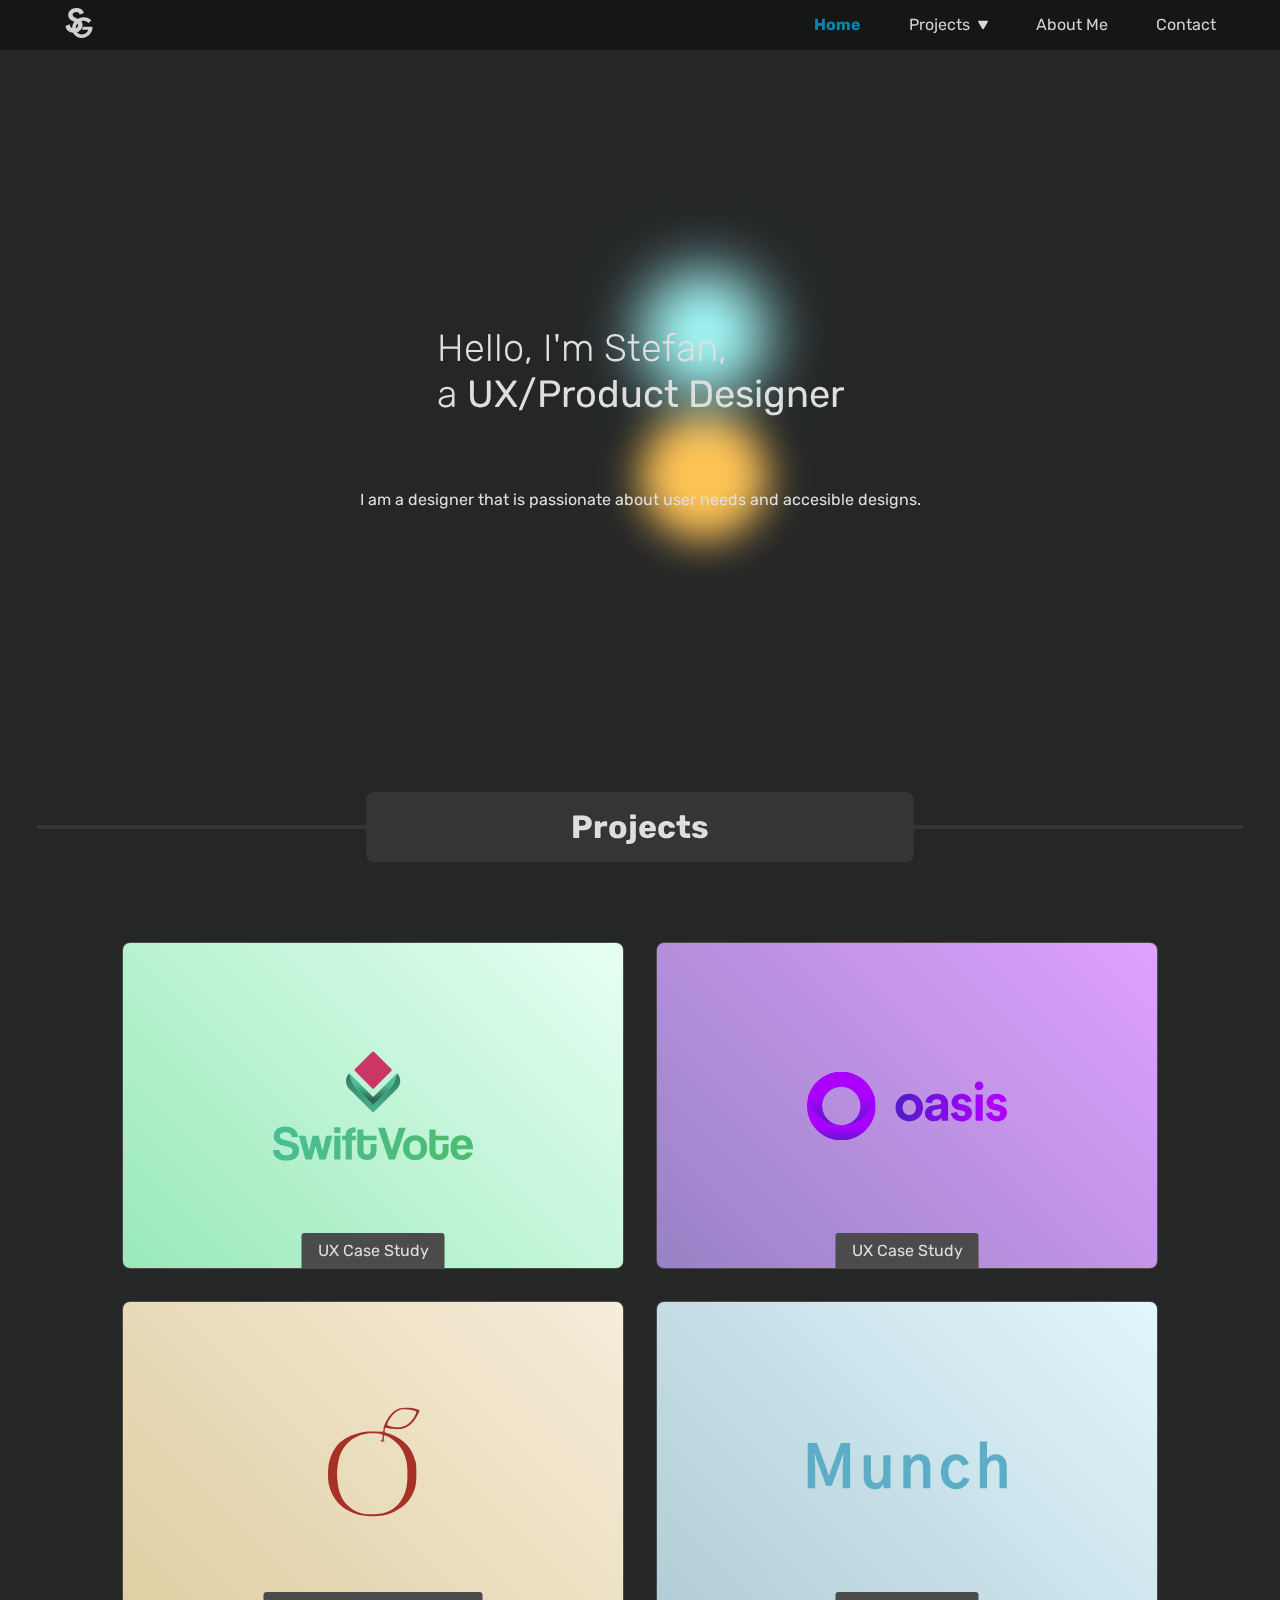
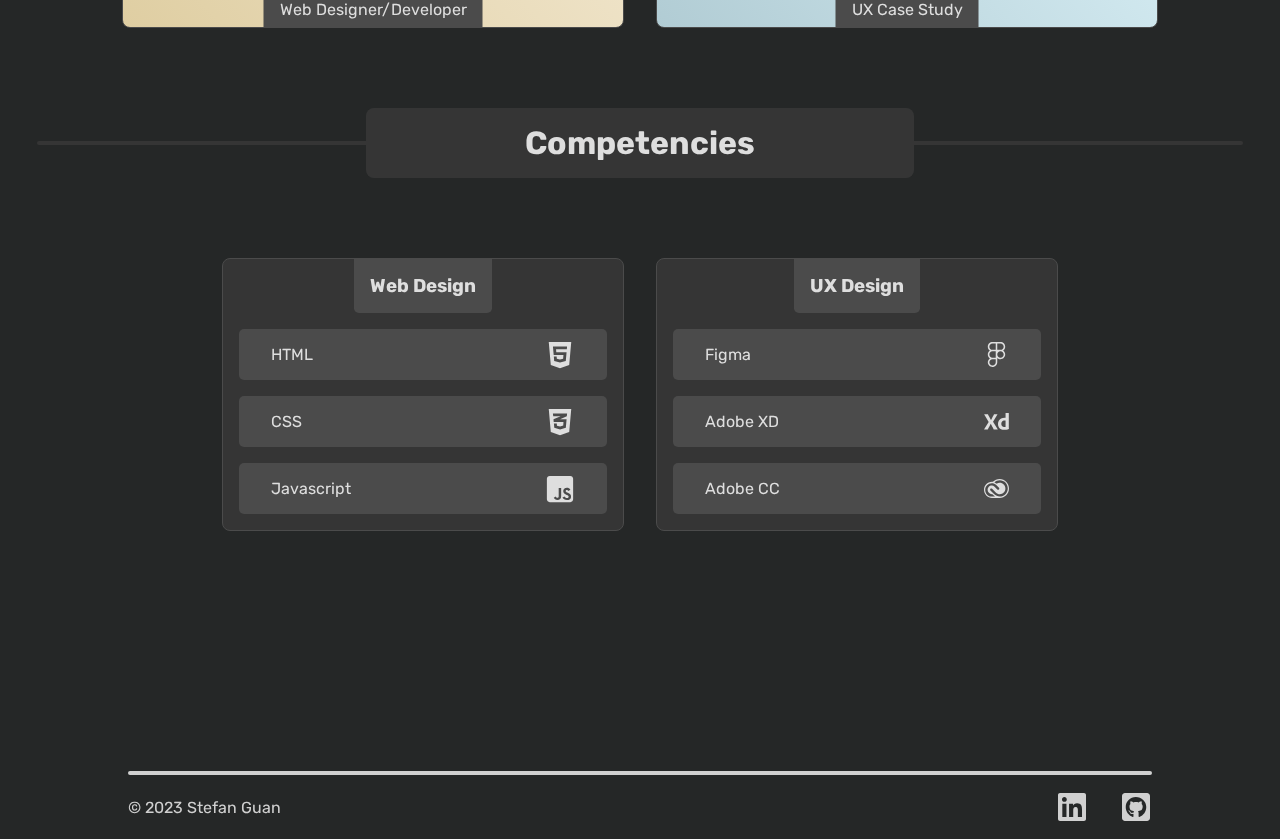
==== commit 77f979fa: "Update index.html" ====
--- a/index.html
+++ b/index.html
@@ -125,7 +125,7 @@
         <section class="hero">
           <h1 class="splash" data-loaded="false">
             Hello, I'm Stefan, <br />a
-            <strong>UX/Web Designer</strong>
+            <strong>UX/Product Designer</strong>
           </h1>
           <p>
             I am a designer that is passionate about user needs and accesible
--- a/src/stylesheets/style.css
+++ b/src/stylesheets/style.css
@@ -96,8 +96,8 @@
   /* Original value with dark mode icon */
   /* height: calc(440px + var(--nav-height)); */
   width: 100%;
-  backdrop-filter: blur(var(--backdrop-blur));
-  -webkit-backdrop-filter: blur(var(--backdrop-blur));
+  backdrop-filter: blur(var(--backdrop-blur)) brightness(0.5);
+  -webkit-backdrop-filter: blur(var(--backdrop-blur)) brightness(0.5);
   transform: translateY(calc(-1 * (var(--nav-bg-height))));
   transition: cubic-bezier(0.1, 1, 0.2, 1) 0.6s;
   -webkit-transition: cubic-bezier(0.1, 1, 0.2, 1) 0.6s;
@@ -105,24 +105,23 @@
 }
 
 .project-modal[data-active='false'] {
-  transform:translateY(500px)
+  transform: translateY(500px);
 }
 
 .project-modal {
+  z-index: 9999;
   position: fixed;
   bottom: 0;
-  z-index: 9999;
+  width: 100%;
   display: flex;
   flex-direction: column;
   justify-content: center;
   align-items: center;
-  width: 100%;
-  height: max-content;
   border-radius: 1rem 1rem 0 0;
   background: var(--nav-clr);
   backdrop-filter: blur(var(--backdrop-blur)) brightness(0.5);
   padding-bottom: 5rem;
-  -webkit-backdrop-filter: blur(var(--backdrop-blur));
+  -webkit-backdrop-filter: blur(var(--backdrop-blur)) brightness(0.5);
   transition: cubic-bezier(0.1, 1, 0.2, 1) 0.6s;
   -webkit-transition: cubic-bezier(0.1, 1, 0.2, 1) 0.6s;
   -moz-transition: cubic-bezier(0.1, 1, 0.2, 1) 0.6s;
@@ -153,7 +152,7 @@
 }
 
 .proj-btn:hover {
-  background: var(--card-border-clr)
+  background: var(--card-border-clr);
 }
 
 .close-modal {
@@ -163,7 +162,7 @@
   top: 0;
   right: 0;
   padding: 0.5rem;
-  aspect-ratio: 1;
+  width: 40px;
   height: 40px;
   margin: 1.5rem 1rem 0 0;
   border: none;
@@ -178,7 +177,7 @@
 }
 
 .proj-btn[data-active='true'] {
-  background:rgb(0, 135, 172);
+  background: rgb(0, 135, 172);
 }
 
 .project-modal > ul > li {
@@ -306,7 +305,6 @@
   color: grey;
 }
 
-
 .desktop-nav {
   display: none;
 }
@@ -362,7 +360,7 @@
   grid-template-rows: 2fr 1fr 3fr;
   max-width: 300px;
   height: 275px;
-  box-shadow: 0 0 5px var(--shadow-clr);
+  box-shadow: 0 3px 8px var(--shadow-clr);
 }
 
 .insight > h3 {
@@ -463,6 +461,7 @@
 
 .action-btn-container {
   display: flex;
+  flex-wrap: wrap;
   justify-content: center;
   gap: 1rem;
   width: 100%;
@@ -473,16 +472,16 @@
 .action-btn {
   display: flex;
   justify-content: space-between;
+  gap: 2rem;
   align-items: center;
-  flex: 1 1 0px;
-  width: 0;
+  width: max-content;
   padding: 1rem 1.5rem;
   color: var(--text-clr);
   fill: var(--text-clr);
   text-decoration: none;
   cursor: pointer;
-  border-radius: 0.5rem;
-  border: solid var(--btn-hover-clr) 4px;
+  border-radius: 2rem;
+  background: var(--btn-clr);
   transition: background cubic-bezier(0.075, 0.82, 0.165, 1) 0.75s,
     border cubic-bezier(0.075, 0.82, 0.165, 1) 0.75s,
     box-shadow cubic-bezier(0.075, 0.82, 0.165, 1) 0.75s;
@@ -500,8 +499,7 @@
 }
 
 .action-btn:hover {
-  box-shadow: 0 0 10px #131313;
-  border: solid transparent 4px;
+  box-shadow: 0 3px 8px var(--shadow-clr);
   background: var(--btn-hover-clr);
 }
 
@@ -513,6 +511,10 @@
 
 .r180 {
   transform: rotate(180deg);
+}
+
+.mt-2 {
+  margin-top: 2rem;
 }
 
 @media (min-width: 768px) {
@@ -541,7 +543,7 @@
     max-width: var(--max-container-width);
     border-radius: 0.5rem;
     height: max-content;
-    padding: 0.5rem ;
+    padding: 0.5rem;
     gap: 1rem;
     justify-content: space-between;
     z-index: 100;
@@ -552,7 +554,7 @@
   .project-modal[data-active='false'] {
     transform: translate(-50%, -10rem);
   }
-  
+
   .proj-btn-wrapper {
     flex-direction: row;
     margin: 0 2rem;
@@ -568,7 +570,7 @@
 
   .proj-btn[data-active='true'] {
     background: none;
-    color:rgb(0, 135, 172);
+    color: rgb(0, 135, 172);
     font-weight: bold;
   }
 
@@ -622,7 +624,7 @@
     border-radius: 1rem;
     height: 100%;
     background: var(--card-bg);
-    box-shadow: 0 0 5px var(--shadow-clr);
+    box-shadow: 0 3px 8px var(--shadow-clr);;
     position: relative;
   }
   .date {
